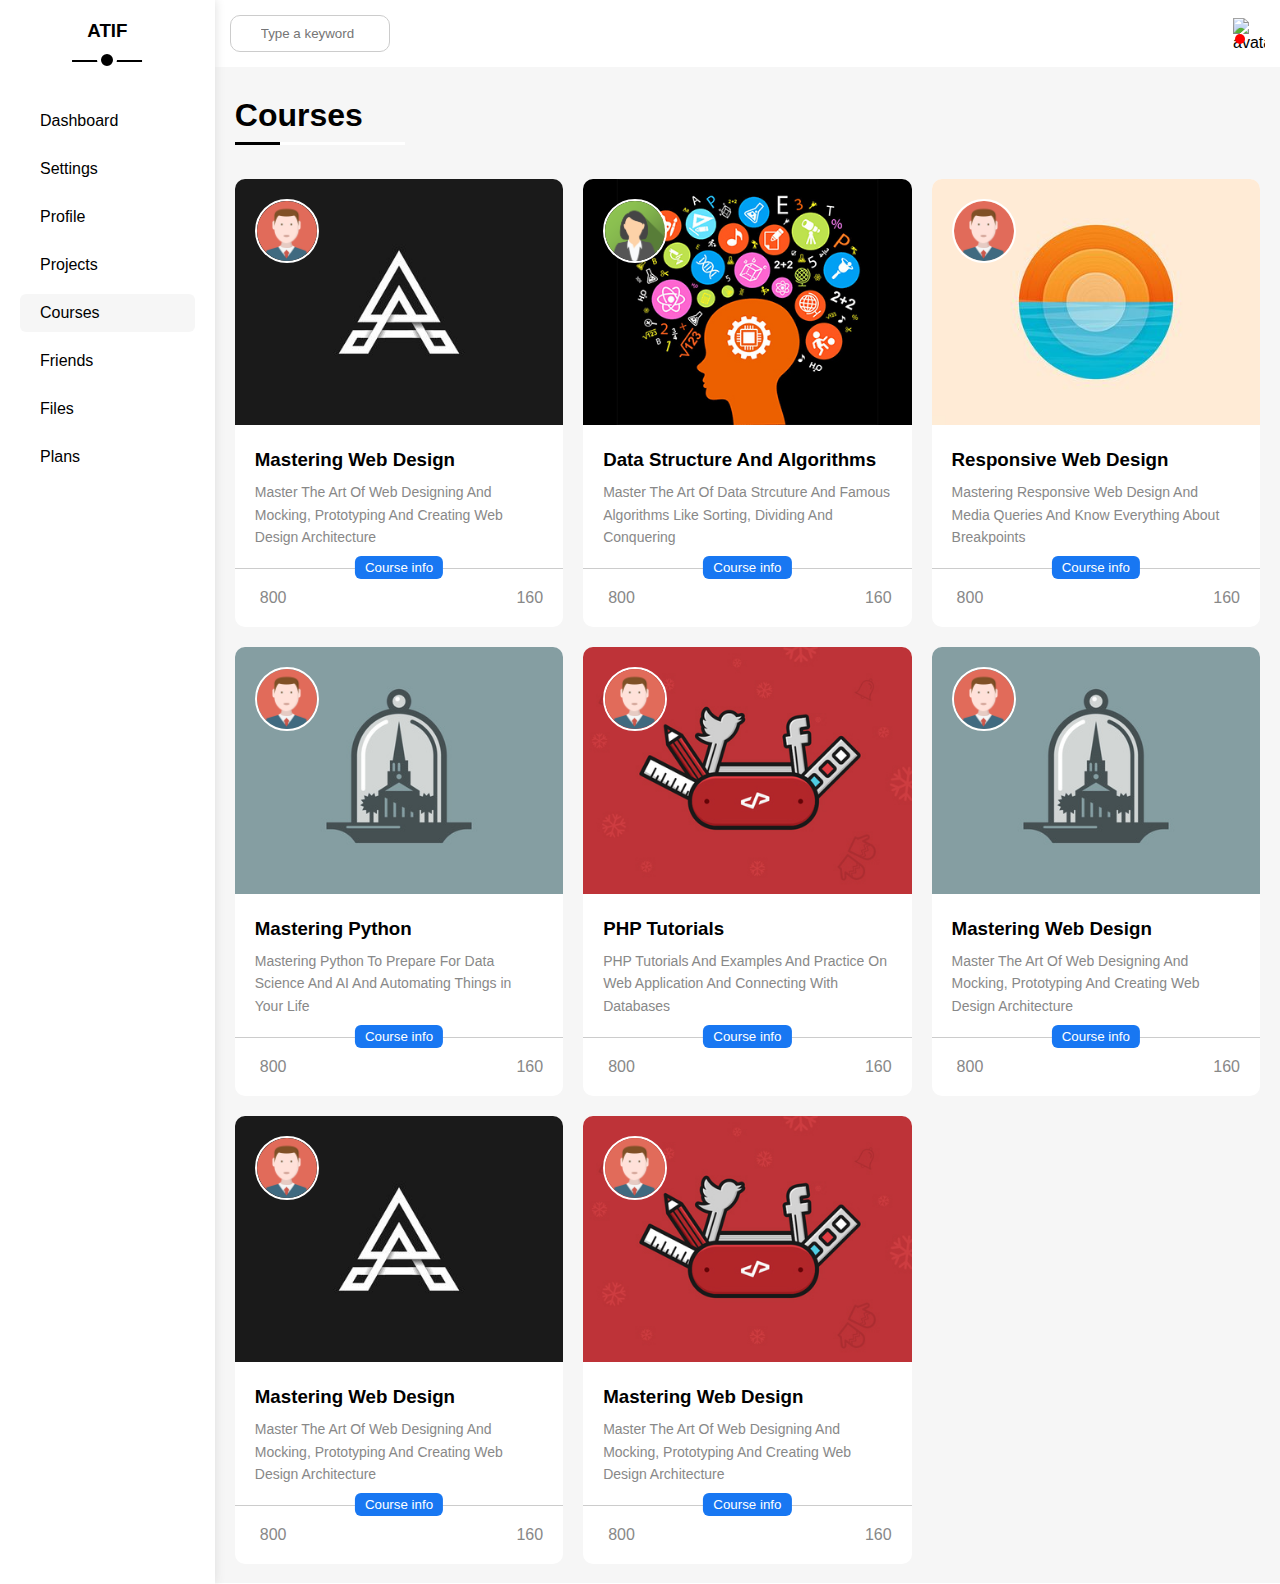
==== courses.html @ 2cfbd29f "update" ====
<!DOCTYPE html>
<html lang="en">

<head>
    <meta charset="UTF-8">
    <meta http-equiv="X-UA-Compatible" content="IE=edge">
    <meta name="viewport" content="width=device-width, initial-scale=1.0">
    <meta name="description" content="This is Training website for me">
    <link rel="stylesheet" href="https://cdnjs.cloudflare.com/ajax/libs/font-awesome/6.4.2/css/all.min.css" integrity="sha512-z3gLpd7yknf1YoNbCzqRKc4qyor8gaKU1qmn+CShxbuBusANI9QpRohGBreCFkKxLhei6S9CQXFEbbKuqLg0DA==" crossorigin="anonymous" referrerpolicy="no-referrer"
    />
    <link rel="stylesheet" href="css/index.css">
    <title>Courses</title>
</head>

<body>
    <div class="container">
        <!--start sidebar-->
        <div class="sidebar">
            <h3>ATIF</h3>

            <div class="tabs">
                <a class="tab " href="index.html">
                    <i class="fa-regular fa-chart-bar fa-fw"></i>
                    <p>Dashboard</p>
                </a>
                <a class="tab " href="index.html">
                    <i class="fa-solid fa-gear"></i>
                    <p>Settings</p>
                </a>
                <a class="tab " href="index.html">
                    <i class="fa-regular fa-user"></i>
                    <p>Profile</p>
                </a>
                <a class="tab " href="index.html">
                    <i class="fa-solid fa-diagram-project fa-fw"></i>
                    <p>Projects</p>
                </a>
                <a class="tab active" href="courses.html">
                    <i class="fa-solid fa-graduation-cap fa-fw"></i>
                    <p>Courses</p>
                </a>
                <a class="tab " href="index.html">
                    <i class="fa-regular fa-circle-user fa-fw"></i>
                    <p>Friends</p>
                </a>
                <a class="tab " href="index.html">
                    <i class="fa-regular fa-file fa-fw"></i>
                    <p>Files</p>
                </a>

                <a class="tab " href="plans.html">
                    <i class="fa-regular fa-credit-card fa-fw"></i>
                    <p>Plans</p>
                </a>
            </div>


        </div>

        <!--end sidebar-->

        <!--start content-->
        <div class="content">
            <!--start header-->
            <div class="header">
                <div class="search">
                    <i class="fa-solid fa-magnifying-glass"></i>
                    <input type="search" name="" id="" placeholder="Type a keyword" onfocus="this.placeholder = ''" onblur="this.placeholder = 'Type a keyword'" />
                </div>
                <div class="features">
                    <div class="bill">
                        <i class="fa-regular fa-bell fa-lg"></i>
                    </div>
                    <img src="https://elzerowebschool.github.io/HTML_And_CSS_Template_Four/imgs/avatar.png" alt="avatar image">


                </div>
            </div>
            <!--end header-->

            <!--start body-->
            <div class="body">
                <div class="head">
                    <h1>Courses</h1>
                </div>

                <div class="page-courses">

                    <div class="course d-flex flex-column section" style="padding: 0;">
                        <div class="course-header">
                            <img src="images/course-01.jpg" style="width: 100%;">
                            <img src="images/avatar.png" alt="">
                        </div>
                        <div class="course-content">
                            <h3>Mastering Web Design</h3>
                            <p>Master The Art Of Web Designing And Mocking, Prototyping And Creating Web Design Architecture</p>
                            <button class="btn-shape">Course info</button></div>
                        <div class="course-footer d-flex justify-content-between">
                            <div class="d-flex gap-5">
                                <i class="fa-regular fa-user"></i>
                                <p>800</p>
                            </div>
                            <div class="d-flex gap-5">
                                <i class="fa-solid fa-dollar-sign"></i>
                                <p>160</p>
                            </div>
                        </div>
                    </div>
                    <div class="course d-flex flex-column section" style="padding: 0;">
                        <div class="course-header">
                            <img src="images/course-02.jpg" style="width: 100%;">
                            <img src="images/team-02.png" alt="">
                        </div>
                        <div class="course-content">
                            <h3>Data Structure And Algorithms</h3>
                            <p>Master The Art Of Data Strcuture And Famous Algorithms Like Sorting, Dividing And Conquering</p>
                            <button class="btn-shape">Course info</button></div>
                        <div class="course-footer d-flex justify-content-between">
                            <div class="d-flex gap-5">
                                <i class="fa-regular fa-user"></i>
                                <p>800</p>
                            </div>
                            <div class="d-flex gap-5">
                                <i class="fa-solid fa-dollar-sign"></i>
                                <p>160</p>
                            </div>
                        </div>
                    </div>
                    <div class="course d-flex flex-column section" style="padding: 0;">
                        <div class="course-header">
                            <img src="images/course-03.jpg" style="width: 100%;">
                            <img src="images/avatar.png" alt="">
                        </div>
                        <div class="course-content">
                            <h3>Responsive Web Design</h3>
                            <p>Mastering Responsive Web Design And Media Queries And Know Everything About Breakpoints</p>
                            <button class="btn-shape">Course info</button></div>
                        <div class="course-footer d-flex justify-content-between">
                            <div class="d-flex gap-5">
                                <i class="fa-regular fa-user"></i>
                                <p>800</p>
                            </div>
                            <div class="d-flex gap-5">
                                <i class="fa-solid fa-dollar-sign"></i>
                                <p>160</p>
                            </div>
                        </div>
                    </div>
                    <div class="course d-flex flex-column section" style="padding: 0;">
                        <div class="course-header">
                            <img src="images/course-04.jpg" style="width: 100%;">
                            <img src="images/avatar.png" alt="">
                        </div>
                        <div class="course-content">
                            <h3>Mastering Python </h3>
                            <p>Mastering Python To Prepare For Data Science And AI And Automating Things in Your Life</p>
                            <button class="btn-shape">Course info</button></div>
                        <div class="course-footer d-flex justify-content-between">
                            <div class="d-flex gap-5">
                                <i class="fa-regular fa-user"></i>
                                <p>800</p>
                            </div>
                            <div class="d-flex gap-5">
                                <i class="fa-solid fa-dollar-sign"></i>
                                <p>160</p>
                            </div>
                        </div>
                    </div>
                    <div class="course d-flex flex-column section" style="padding: 0;">
                        <div class="course-header">
                            <img src="images/course-05.jpg" style="width: 100%;">
                            <img src="images/avatar.png" alt="">
                        </div>
                        <div class="course-content">
                            <h3>PHP Tutorials</h3>
                            <p>PHP Tutorials And Examples And Practice On Web Application And Connecting With Databases</p>
                            <button class="btn-shape">Course info</button></div>
                        <div class="course-footer d-flex justify-content-between">
                            <div class="d-flex gap-5">
                                <i class="fa-regular fa-user"></i>
                                <p>800</p>
                            </div>
                            <div class="d-flex gap-5">
                                <i class="fa-solid fa-dollar-sign"></i>
                                <p>160</p>
                            </div>
                        </div>
                    </div>
                    <div class="course d-flex flex-column section" style="padding: 0;">
                        <div class="course-header">
                            <img src="images/course-04.jpg" style="width: 100%;">
                            <img src="images/avatar.png" alt="">
                        </div>
                        <div class="course-content">
                            <h3>Mastering Web Design</h3>
                            <p>Master The Art Of Web Designing And Mocking, Prototyping And Creating Web Design Architecture</p>
                            <button class="btn-shape">Course info</button></div>
                        <div class="course-footer d-flex justify-content-between">
                            <div class="d-flex gap-5">
                                <i class="fa-regular fa-user"></i>
                                <p>800</p>
                            </div>
                            <div class="d-flex gap-5">
                                <i class="fa-solid fa-dollar-sign"></i>
                                <p>160</p>
                            </div>
                        </div>
                    </div>

                    <div class="course d-flex flex-column section" style="padding: 0;">
                        <div class="course-header">
                            <img src="images/course-01.jpg" style="width: 100%;">
                            <img src="images/avatar.png" alt="">
                        </div>
                        <div class="course-content">
                            <h3>Mastering Web Design</h3>
                            <p>Master The Art Of Web Designing And Mocking, Prototyping And Creating Web Design Architecture</p>
                            <button class="btn-shape">Course info</button></div>
                        <div class="course-footer d-flex justify-content-between">
                            <div class="d-flex gap-5">
                                <i class="fa-regular fa-user"></i>
                                <p>800</p>
                            </div>
                            <div class="d-flex gap-5">
                                <i class="fa-solid fa-dollar-sign"></i>
                                <p>160</p>
                            </div>
                        </div>
                    </div>
                    <div class="course d-flex flex-column section" style="padding: 0;">
                        <div class="course-header">
                            <img src="images/course-05.jpg" style="width: 100%;">
                            <img src="images/avatar.png" alt="">
                        </div>
                        <div class="course-content">
                            <h3>Mastering Web Design</h3>
                            <p>Master The Art Of Web Designing And Mocking, Prototyping And Creating Web Design Architecture</p>
                            <button class="btn-shape">Course info</button></div>
                        <div class="course-footer d-flex justify-content-between">
                            <div class="d-flex gap-5">
                                <i class="fa-regular fa-user"></i>
                                <p>800</p>
                            </div>
                            <div class="d-flex gap-5">
                                <i class="fa-solid fa-dollar-sign"></i>
                                <p>160</p>
                            </div>
                        </div>
                    </div>
                </div>


            </div>
        </div>

        <!--end content-->
    </div>
    </div>
    <script src="https://cdnjs.cloudflare.com/ajax/libs/font-awesome/6.4.2/js/all.min.js" integrity="sha512-uKQ39gEGiyUJl4AI6L+ekBdGKpGw4xJ55+xyJG7YFlJokPNYegn9KwQ3P8A7aFQAUtUsAQHep+d/lrGqrbPIDQ==" crossorigin="anonymous" referrerpolicy="no-referrer"></script>
</body>

</html>
---- css/index.css ----
/*global settings*/

* {
    margin: 0;
    padding: 0;
    box-sizing: border-box;
}

body {
    font-family: "Open Sans", sans-serif;
    overflow-x: hidden;
}

 ::-webkit-scrollbar {
    background: white;
    width: 15px;
}


/* Style the scrollbar handle */

 ::-webkit-scrollbar-thumb {
    background: blue;
}

.d-flex {
    display: flex;
}

.flex-column {
    flex-direction: column;
}

.justify-content-between {
    justify-content: space-between;
}

.align-items-center {
    align-items: center;
}

.pad {
    padding: 30px 80px;
}

.mb-20 {
    margin-bottom: 20px;
}

.section {
    border-radius: 10px;
    background-color: white;
    padding: 20px;
}

.gap-5 {
    gap: 5px;
}

@keyframes changeColor {
    from {
        background-color: blue;
    }
    to {
        background-color: white;
    }
}


/*end global settings
            */


/*start Dashboard*/

.container {
    display: flex;
    min-height: 100vh;
}

.sidebar {
    width: 250px;
    box-shadow: 0 0 10px #ddd;
    background-color: white;
    color: black;
    padding: 20px;
    text-align: center;
    position: relative;
    transition: all 0.3s ease;
}

.sidebar h3 {
    position: relative;
}

.sidebar h3::before {
    content: '';
    position: absolute;
    left: 50%;
    transform: translateX(-50%);
    top: 40px;
    height: 2px;
    width: 40%;
    background-color: black;
}

.sidebar h3::after {
    position: absolute;
    content: '';
    height: 12px;
    width: 12px;
    border-radius: 50%;
    background-color: black;
    border: 4px solid white;
    left: 50%;
    top: 30px;
    transform: translateX(-50%);
}

.sidebar .tabs {
    position: relative;
    margin-top: 60px;
    display: flex;
    flex-direction: column;
    align-items: center;
}

.sidebar .tabs .tab {
    width: 100%;
    display: flex;
    justify-content: flex-start;
    gap: 10px;
    padding-left: 20px;
    border-radius: 6px;
    padding: 10px;
    margin-bottom: 10px;
    text-decoration: none;
    color: black;
}

.sidebar .tabs .tab.active {
    background-color: #f6f6f6;
}

.sidebar .tabs .tab a {
    text-decoration: none;
    color: black;
    font-size: 14px;
}


/*end Dashboard*/


/*start header*/

.content {
    width: 100%;
    overflow: hidden;
}

.header {
    padding: 15px;
    background-color: white;
    display: flex;
    justify-content: space-between;
}

.content .search {
    position: relative;
}

.header .search input {
    border-radius: 10px;
    outline: 0px;
    padding: 10px;
    padding-left: 30px;
    border: 1px solid #ccc;
    width: 160px;
    transition: width 0.3s ease;
}

.content .search svg {
    position: absolute;
    left: 10px;
    top: 50%;
    transform: translateY(-50%);
}

.content .search input:focus {
    width: 200px;
}

.content .search input:focus input::placeholder {
    color: transparent;
}

.content .features {
    display: flex;
    justify-content: space-between;
    align-items: center;
}

.content .bill {
    position: relative;
    margin-right: 15px;
}

.content .bill:before {
    position: absolute;
    content: '';
    width: 10px;
    height: 10px;
    background-color: red;
    border-radius: 50%;
    left: 17px;
    top: 0px;
}

.content .features img {
    width: 32px;
    height: 32px;
}

.content .body {
    background-color: #f6f6f6;
    height: calc(100% - 68px);
    padding: 20px
}

.content .body .head h1 {
    margin-top: 10px;
    position: relative
}

.content .body .head h1::after {
    position: absolute;
    content: '';
    background-color: black;
    height: 3px;
    left: 0;
    top: 45px;
    width: 45px;
}

.content .body .head h1::before {
    position: absolute;
    content: '';
    background-color: white;
    height: 3px;
    left: 0;
    top: 45px;
    width: 170px;
}

.content .body .page {
    margin-top: 45px;
    display: grid;
    grid-template-columns: repeat(auto-fill, minmax(450px, 1fr));
    gap: 20px;
}


/*end header*/


/*start infocard*/

.info-card .head-part .info {
    width: 100%;
}

.info-card .head-part .info img {
    margin-left: 50%;
    transform: translateX(-50%);
}

.info-card {
    background-color: white;
    border-radius: 10px;
}

.info-card .head-part {
    display: flex;
    justify-content: space-between;
    background-color: #eee;
    padding: 20px;
    border-top-left-radius: 10px;
    border-top-right-radius: 10px;
}

.info-card .head-part img {
    width: 200px;
}

.info-card .head-part .info {
    display: flex;
    flex-direction: column;
    gap: 20px;
}

.info-card .head-part .info img {
    width: 64px;
    height: 64px;
    border-radius: 50%;
    padding: 4px;
    border: 2px solid white;
    margin-bottom: -50px;
    box-shadow: 0 0 5px #ddd;
    margin-left: 35px;
}

.foot .content {
    margin-top: 50px;
}

.foot .showprofile {
    justify-content: end;
    padding: 12px;
}

.foot .showprofile button {
    background-color: #0075ff;
    color: white;
    padding: 7px 20px;
    border: none;
    border-radius: 5px;
}

.foot .content .flex-column {
    gap: 10px;
}

.foot .align-items-center p:nth-child(2) {
    color: #888;
}


/*end infocard*/


/*start draft-card*/

.draft-card form {
    width: 100%;
    display: flex;
    flex-direction: column;
    gap: 20px;
    margin-top: 20px;
}

.draft-card form input,
.draft-card form textarea {
    border: none;
    background-color: #eee;
    padding: 10px;
    border-radius: 5px
}

.draft-card form textarea {
    resize: none;
    height: 180px;
}

.draft-card form button {
    background-color: #0075ff;
    color: white;
    padding: 7px 20px;
    border: none;
    border-radius: 5px;
    float: right
}

.draft-card .btn-container {
    display: flex;
    justify-content: end;
}


/*end draft-card*/


/*start tickets*/

.tickets .heading p,
.targets .heading p {
    margin-top: 20px;
    font-size: 15px;
    margin-left: 2px;
    color: #888
}

.tickets .cards {
    display: flex;
    flex-wrap: wrap;
    gap: 20px;
    margin-top: 30px;
}

.tickets .cards .card {
    border: 1px solid #ccc;
    display: flex;
    flex-direction: column;
    border-radius: 10px;
    padding: 20px;
    width: calc(50% - 10px);
    gap: 10px
}

.tickets .cards .card p:first-of-type {
    font-weight: bold;
    font-size: 25px;
}

.tickets .cards .card p:last-of-type {
    color: #888;
}

.tickets .cards .card p {
    text-align: center;
}

.c-orange {
    color: #f59e0b;
}

.c-blue {
    color: #0075ff;
}

.c-green {
    color: #22c55e
}

.c-red {
    color: #f44336
}

.blue-container {
    min-width: 80px;
    height: 80px;
    background-color: rgb(0 117 255 / 20%);
    display: flex;
    align-items: center;
    justify-content: center;
}

.orange-container {
    background-color: rgb(245 158 11 / 20%);
    display: flex;
    align-items: center;
    justify-content: center;
    min-width: 80px;
    height: 80px;
}

.green-container {
    display: flex;
    align-items: center;
    justify-content: center;
    min-width: 80px;
    height: 80px;
    background-color: rgb(34 197 94 / 20%);
}

.data p:first-of-type {
    color: #888;
}

.data p:last-of-type {
    font-weight: bold;
}

.data-container {
    gap: 10px;
}

.data {
    gap: 10px;
    width: 100%;
}

.data .track-blue .progress-blue {
    width: 100%;
    height: 4px;
    background-color: rgb(0 117 255 / 20%);
    position: relative;
}

.data .track-blue .progress-blue::after {
    position: absolute;
    background-color: blue;
    content: '';
    left: 0;
    top: 0;
    height: 4px;
    width: 80%;
}

.data .track-orange .progress-orange {
    width: 100%;
    height: 4px;
    background-color: rgb(245 158 11 / 20%);
    position: relative;
}

.data .track-orange .progress-orange::after {
    position: absolute;
    background-color: orange;
    content: '';
    left: 0;
    top: 0;
    height: 4px;
    width: 55%;
}

.data .track-green .progress-green {
    width: 100%;
    height: 4px;
    background-color: rgb(34 197 94 / 20%);
    position: relative;
}

.data .track-green .progress-green::after {
    position: absolute;
    background-color: green;
    content: '';
    left: 0;
    top: 0;
    height: 4px;
    width: 75%;
}

.data .track-blue span:first-of-type {
    position: absolute;
    background-color: blue;
    color: white;
    padding: 2px 5px;
    left: calc(80% - 22px);
    border-radius: 10px;
    top: -33px;
}

.data .track-blue .progress-blue span:last-of-type {
    position: absolute;
    border: 4px solid transparent;
    border-top-color: blue;
    left: calc(80% - 4px);
    top: -8px;
}

.data .track-orange span:first-of-type {
    position: absolute;
    background-color: orange;
    color: white;
    padding: 2px 5px;
    left: calc(55% - 22px);
    border-radius: 10px;
    top: -33px;
}

.data .track-orange .progress-orange span:last-of-type {
    position: absolute;
    border: 4px solid transparent;
    border-top-color: orange;
    left: calc(55% - 4px);
    top: -8px;
}

.data .track-green span:first-of-type {
    position: absolute;
    background-color: green;
    color: white;
    padding: 2px 5px;
    left: calc(75% - 22px);
    border-radius: 10px;
    top: -33px;
}

.data .track-green .progress-green span:last-of-type {
    position: absolute;
    border: 4px solid transparent;
    border-top-color: green;
    left: calc(75% - 4px);
    top: -8px;
}


/*end tickets*/


/*start top Search*/

.top-search .thead {
    display: flex;
    justify-content: space-between;
    margin-top: 30px;
}

.top-search .thead p {
    color: #888;
}

.top-search .element {
    display: flex;
    justify-content: space-between;
    padding: 20px 10px;
    align-items: center;
}

.top-search .element p:last-of-type {
    background-color: #eee;
    padding: 4px 10px;
    border-radius: 6px;
    font-size: 13px;
}


/*end top Search*/


/*start latest-updates*/

.latest-updates .file {
    display: flex;
    justify-content: space-between;
    align-items: center;
    border-bottom: 1px solid red;
    border-bottom: 1px solid #ccc;
    padding-bottom: 15px;
}

.latest-updates .file:last-of-type {
    border-bottom: none;
}

.latest-updates .file:first-of-type {
    margin-top: 20px;
}

.latest-updates .file span {
    background: #eee;
    padding: 4px 10px;
    border-radius: 6px;
    font-size: 13px;
}

.latest-updates .file img {
    width: 40px;
    height: 40px
}

.latest-updates .fileinfo {
    align-items: center;
    gap: 10px;
}

.latest-updates .name p:first-of-type {
    font-size: 15px;
}

.latest-updates .name p:last-of-type {
    color: #888;
}

.latest-updates .file {
    margin-top: 18px;
}


/*end latest-updates*/


/*start latest-news*/

.latest-news .contents {
    margin-top: 20px
}

.latest-news .content:not(:first-of-type) {
    margin-top: 20px;
}

.latest-news .content div {
    gap: 10px
}

.latest-news .content div img {
    width: 100px;
    border-radius: 6px;
}

.latest-news .content div .title p:first-of-type {
    font-size: 16px;
    font-weight: bold;
}

.latest-news .content div .title p:last-of-type {
    margin-top: 6px;
    color: #888;
    font-size: 14px;
}

.latest-news .content {
    display: flex;
    justify-content: space-between;
    align-items: center;
}

.latest-news .content {
    padding-bottom: 20px;
    border-bottom: 1px solid #ccc;
}

.latest-news .content:last-of-type {
    border-bottom: none;
}

.latest-news .content span {
    background-color: #eee;
    font-size: 13px;
    padding: 4px 10px;
    border-radius: 6px;
    white-space: nowrap;
}


/*end latest-news*/


/*start latest-tasks*/

.latest-tasks .content:first-of-type {
    padding-top: 0;
}

.latest-tasks .contents {
    margin-top: 20px;
}

.latest-tasks .content {
    display: flex;
    justify-content: space-between;
    align-items: center;
    padding-bottom: 18px;
    border-bottom: 1px solid #ccc;
    padding-top: 15px;
    gap: 10px
}

.latest-tasks .content:last-of-type {
    border-bottom: none;
}

.latest-tasks .content p {
    margin-top: 5px;
    color: #888;
}

.latest-tasks .meeting h3,
.latest-tasks .meeting p,
.latest-tasks .meeting svg {
    text-decoration: line-through;
    color: #888;
}


/*end latest-tasks*/


/*start latest-project-process*/

.latest-project-process {
    border-radius: 10px;
    padding: 20px;
    background-color: white;
    position: relative;
}

.latest-project-process .contents {
    margin-top: 20px;
    display: flex;
    flex-direction: column;
    gap: 30px;
    position: relative;
}

.latest-project-process .contents::before {
    content: '';
    position: absolute;
    width: 2px;
    height: 98%;
    background-color: blue;
    left: 12px;
    top: 2px;
}

.latest-project-process .contents .content {
    display: flex;
    align-items: center;
    gap: 15px;
    padding: 3px;
}

.latest-project-process .contents .content .circle {
    min-width: 20px;
    height: 20px;
    border-radius: 50%;
    border: 2px solid white;
    background-color: blue;
    outline: 2px solid blue;
    z-index: 1;
}

.latest-project-process .contents .content .circle.empty {
    background-color: white;
}

.latest-project-process .contents .content .circle.animated {
    animation: changeColor 0.8s infinite alternate;
}

.latest-project-process .contents .content p {
    margin: 0;
}

.latest-project-process img {
    position: absolute;
    opacity: 0.1;
    right: 10px;
    bottom: 5px;
    width: 160px;
}


/*end latest-project-process*/


/*start reminders*/

.reminders .contents {
    margin-top: 20px;
}

.reminders .contents .content {
    justify-content: flex-start;
    align-items: center;
    gap: 10px
}

.reminders .contents .content.content:not(:first-of-type) {
    margin-top: 15px;
}

.reminders .contents .content .circle {
    min-width: 20px;
    height: 20px;
    border-radius: 50%;
}

.reminders .contents .content .info h4 {
    font-size: 14px;
}

.reminders .contents .content .info p {
    font-size: 13px;
}

.reminders .contents .content:first-of-type .info {
    padding-left: 10px;
    border-left: 2px solid red;
}

.reminders .contents .content:first-of-type .circle {
    background-color: red;
}

.reminders .contents .content .info p {
    margin-top: 5px;
    color: #888
}

.reminders .contents .content:nth-of-type(2) .circle {
    background-color: orange;
}

.reminders .contents .content.content:nth-of-type(2) .info {
    padding-left: 10px;
    border-left: 2px solid orange;
}

.reminders .contents .content:nth-of-type(3) .circle {
    background-color: green;
}

.reminders .contents .content.content:nth-of-type(3) .info {
    padding-left: 10px;
    border-left: 2px solid green;
}

.reminders .contents .content:nth-of-type(4) .circle {
    background-color: blue;
}

.reminders .contents .content.content:nth-of-type(4) .info {
    padding-left: 10px;
    border-left: 2px solid blue;
}


/*end reminders*/


/*start latest-post*/

.latest-post img {
    width: 48px;
    height: 48px;
}

.latest-post .content {
    margin-top: 20px;
}

.latest-post .content div {
    align-items: center;
    gap: 10px
}

.latest-post .content div.flex-column {
    gap: 5px
}

.latest-post .content .post {
    padding: 20px 0px;
    border-top: 1px solid #ccc;
    border-bottom: 1px solid #ccc;
}

.latest-post .content .post p {
    color: black;
    line-height: 1.8;
}

.latest-post .content div p {
    color: #888
}

.latest-post .post-stats {
    padding-top: 20px;
    justify-content: space-between;
    color: #888;
}


/*end latest-post*/


/*start social-media*/

.social-media .content {
    margin-top: 20px;
    gap: 10px
}

.social-media .content .twitter {
    background-color: rgb(29 161 242 / 20%);
    color: #1da1f2;
}

.twitter .icon {
    background-color: #1da1f2;
    min-width: 60px;
    height: 60px;
    display: grid;
    place-items: center;
    color: white;
}

.social-media .content .twitter .info,
.social-media .content .linkedin .info,
.social-media .content .youtube .info,
.social-media .content .facebook .info {
    justify-content: space-between;
    width: 100%;
    padding: 0px 20px;
}

.social-media .content .twitter .info p:last-of-type {
    padding: 4px 10px;
    background-color: #1da1f2;
    border-radius: 6px;
    color: white;
    font-size: 14px;
}

.social-media .content .facebook {
    background-color: rgb(24 119 242 / 20%);
    color: #1da1f2;
}

.facebook .icon {
    background-color: #1877f2;
    min-width: 60px;
    height: 60px;
    display: grid;
    place-items: center;
    color: white;
}

.social-media .content .facebook .info p:last-of-type {
    padding: 4px 10px;
    background-color: #1da1f2;
    border-radius: 6px;
    color: white;
    font-size: 14px;
}

.social-media .content .youtube {
    background-color: rgb(255 0 0 / 20%);
    color: #ff0000;
}

.youtube .icon {
    background-color: #ff0000;
    min-width: 60px;
    height: 60px;
    display: grid;
    place-items: center;
    color: white;
}

.social-media .content .youtube .info p:last-of-type {
    padding: 4px 10px;
    background-color: #ff0000;
    border-radius: 6px;
    color: white;
    font-size: 14px;
}

.social-media .content .linkedin {
    background-color: rgb(0 119 181 / 20%);
    color: #0077b5;
}

.linkedin .icon {
    background-color: #0077b5;
    min-width: 60px;
    height: 60px;
    display: grid;
    place-items: center;
    color: white;
}

.social-media .content .linkedin .info p:last-of-type {
    padding: 4px 10px;
    background-color: #0077b5;
    border-radius: 6px;
    color: white;
    font-size: 14px;
}


/*start projects table*/

.projects {
    margin-top: 20px;
}

.projects .table-responsive {
    margin-top: 20px;
}

.projects .table-responsive {
    overflow-x: auto;
}

.projects .table-responsive table {
    min-width: 1000px;
    border-spacing: 0;
    width: 100%;
}

.projects .table-responsive table tr td {
    transition: all 0.3s;
}

.projects .table-responsive table tr:hover td {
    background-color: #faf7f7;
}

.projects .table-responsive table thead tr:hover td {
    background-color: #eee
}

.bg-orange {
    background-color: orange;
}

.bg-blue {
    background-color: blue;
}

.bg-green {
    background-color: green;
}

.bg-red {
    background-color: red;
}

.projects .table-responsive table thead {
    background-color: #eee;
    font-weight: bold;
}

.projects .table-responsive table,
.projects .table-responsive table tr,
.projects .table-responsive table td {
    border: 1px solid #ccc;
    border-collapse: collapse;
}

.projects .table-responsive table tr td img {
    width: 32px;
    height: 32px;
    border-radius: 50%;
    padding: 2px;
    background-color: white;
}

.projects .table-responsive table td {
    padding: 20px;
}

.projects .table-responsive table td .btn-shape {
    padding: 4px 10px;
    color: white;
    border-radius: 6px;
    font-size: 14px;
}

.projects .table-responsive table td img:not(:first-of-type) {
    margin-left: -20px;
}


/*end projects table*/


/*start Plans*/

.first-plan .title {
    background-color: #22c55e;
    padding: 20px;
    gap: 20px;
    align-items: center;
    color: white;
    text-align: center;
    font-weight: bold;
    border: 3px solid white;
    outline: 3px solid #22c55e;
}

.first-plan .title p:first-of-type,
.second-plan .title p:first-of-type,
.third-plan .title p:first-of-type {
    font-size: 25px;
}

.first-plan .title p:last-of-type,
.second-plan .title p:last-of-type,
.third-plan .title p:last-of-type {
    font-size: 40px;
    position: relative;
}

.first-plan .title p:last-of-type::before,
.second-plan .title p:last-of-type::before,
.third-plan .title p:last-of-type::before {
    position: absolute;
    content: '$';
    font-size: 25px;
    left: -20px;
    top: -6px;
}

.first-plan .plan-content,
.second-plan .plan-content,
.third-plan .plan-content {
    margin-top: 20px;
}

.item {
    padding: 15px 0px;
    border-bottom: 1px solid #ccc;
    align-items: center;
}

.item div {
    align-items: center;
}

.item div p {
    font-size: 15px;
}

.join {
    border: none;
    color: white;
    padding: 4px 10px;
    border-radius: 6px;
    font-size: 17px;
    margin-top: 15px;
}

.help {
    color: #888;
    cursor: pointer;
}

.yes {
    color: #22c55e;
}

.green {
    background-color: #22c55e;
}

.blue {
    background-color: #0075ff;
}

.orange {
    background-color: #f59e0b;
}

.no {
    color: red;
}

.second-plan .title {
    background-color: #0075ff;
    padding: 20px;
    gap: 20px;
    align-items: center;
    color: white;
    text-align: center;
    font-weight: bold;
    border: 3px solid white;
    outline: 3px solid #0075ff;
}

.third-plan .title {
    background-color: #f59e0b;
    padding: 20px;
    gap: 20px;
    align-items: center;
    color: white;
    text-align: center;
    font-weight: bold;
    border: 3px solid white;
    outline: 3px solid #f59e0b;
}


/*end plans*/


/*start courses*/

.page-courses {
    display: grid;
    grid-template-columns: repeat(auto-fill, minmax(300px, 1fr));
    gap: 20px;
    margin-top: 45px;
}

.page-courses .course .course-content {
    padding: 20px;
    border-bottom: 1px solid #ccc;
    position: relative;
}

.page-courses .course img {
    border-top-left-radius: 10px;
    border-top-right-radius: 10px;
}

.page-courses .course .course-content p {
    margin-top: 10px;
    color: #888;
    font-size: 14px;
    line-height: 1.6;
}

.page-courses .course .course-content button {
    position: absolute;
    padding: 4px 10px;
    color: white;
    background-color: #1877f2;
    border: none;
    border-radius: 6px;
    left: 50%;
    top: calc(100% - 12px);
    transform: translateX(-50%);
}

.course .course-header {
    position: relative;
}

.course .course-header img:last-of-type {
    position: absolute;
    width: 64px;
    height: 64px;
    border-radius: 50%;
    top: 20px;
    left: 20px;
    border: 2px solid white;
}

.page-courses .course .course-footer {
    padding: 20px;
    color: #888;
}


/*end courses*/


/*start media query*/

@media screen and (max-width: 767px) {
    .sidebar {
        width: 58px;
        padding: 10px;
    }
    .sidebar a p {
        display: none
    }
    .sidebar h3::before {
        display: none;
    }
    .sidebar h3::after {
        display: none;
    }
    .sidebar .tabs {
        margin-top: 30px;
    }
    .content .body .page {
        display: flex;
        flex-direction: column;
    }
    .info-card .head-part img.mobile-hide {
        display: none;
    }
    .pad {
        padding: 30px 19px;
        flex-direction: column;
    }
    .foot .content .align-items-center {
        gap: 5px;
        margin-bottom: 20px;
    }
    .foot .showprofile {
        padding-top: 15px;
        padding-bottom: 15px;
    }
    .info-card .head-part .info img {
        margin-left: 50%;
        transform: translateX(-50%);
    }
    .tickets .cards .card {
        width: 100%;
    }
    .latest-news .content {
        flex-direction: column;
        align-items: center;
    }
    .latest-news .content span {
        margin-top: 15px;
    }
    .latest-news .content div {
        flex-direction: column;
        justify-content: center;
        text-align: center;
    }
    .heading h1 {
        font-size: 25px;
    }
    .latest-project-process img {
        display: none;
    }
    .latest-post .content .post p {
        text-align: center;
    }
    .social-media .content .twitter .info,
    .social-media .content .linkedin .info,
    .social-media .content .youtube .info,
    .social-media .content .facebook .info {
        padding: 0px 11px;
    }
    .content .body {
        padding: 20px 10px;
    }
    .content .body .head {
        margin-left: 10px;
    }
    .page-courses {
        display: grid;
        grid-template-columns: minmax(200px, 1fr);
        gap: 10px;
    }
}

@media screen and (max-width:860px) {
    .course img:first-of-type {
        height: 300px;
    }
}


/*end media query*/
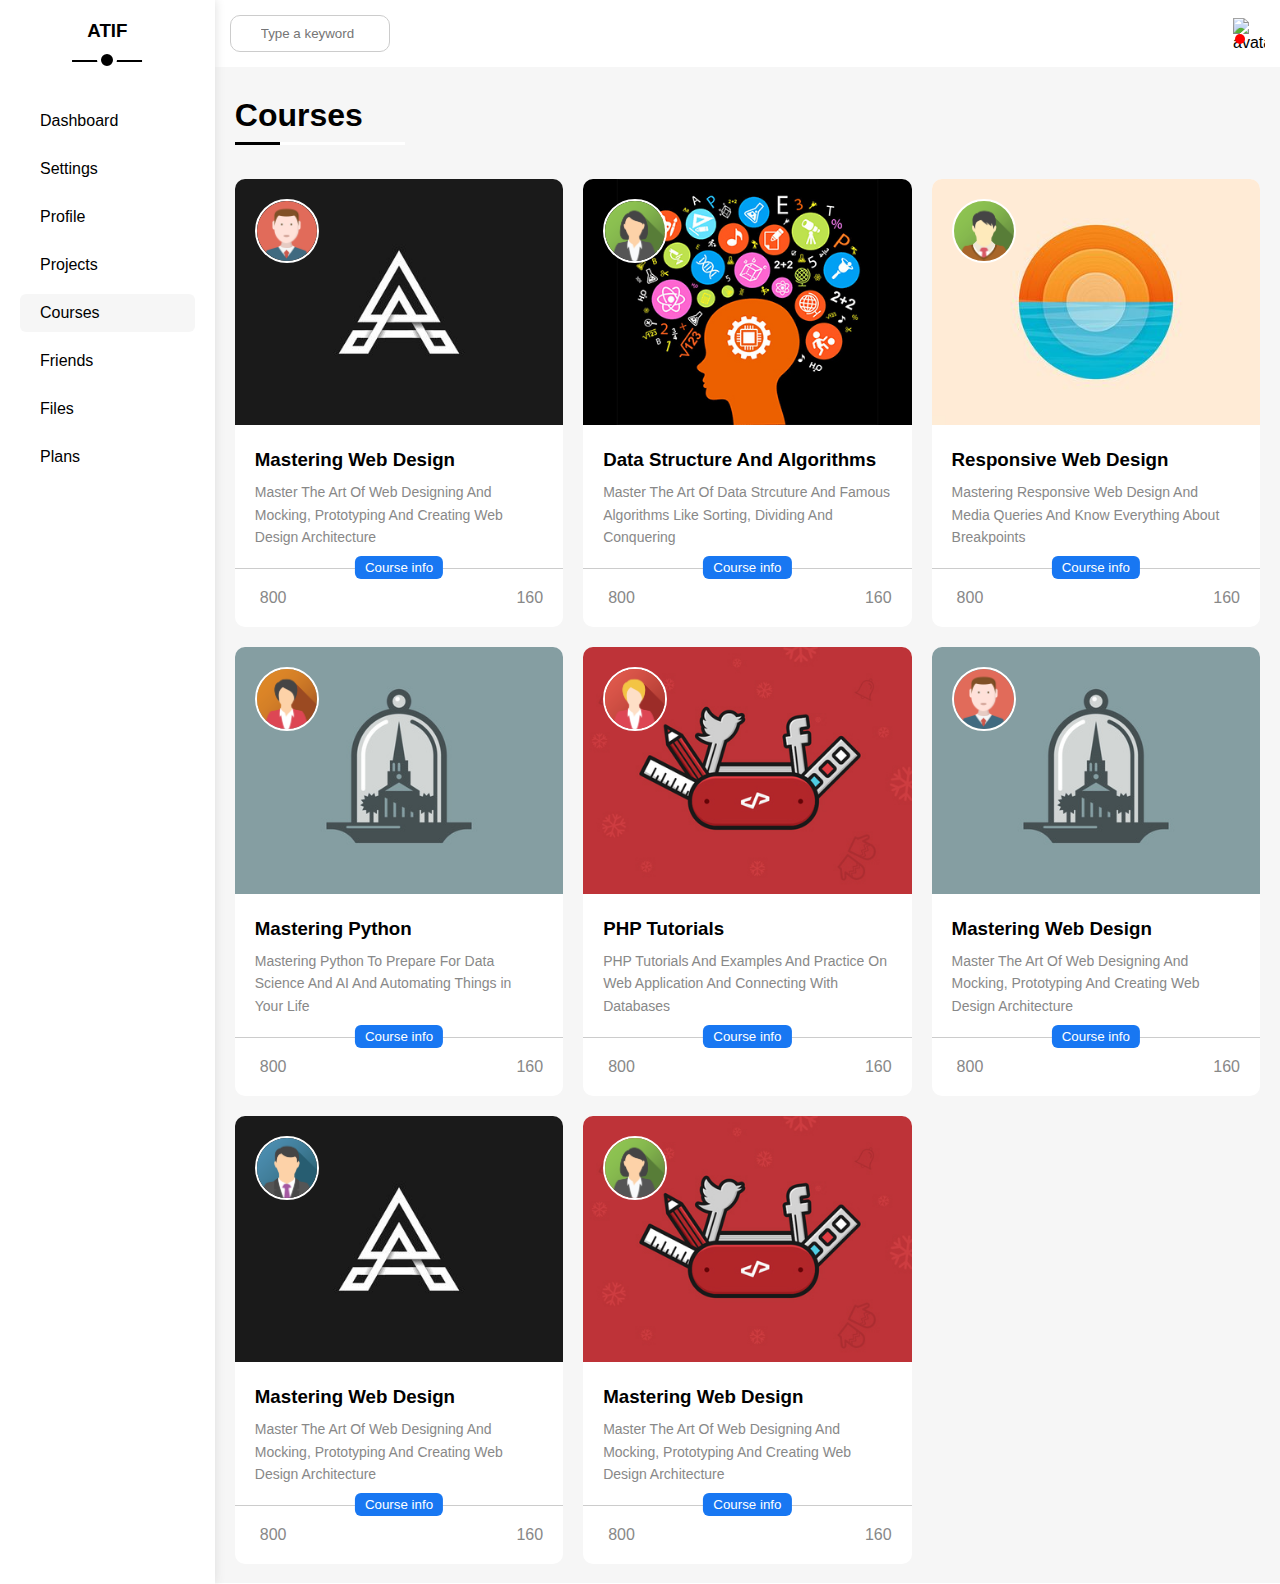
==== commit 05299beb: "Update courses.html" ====
--- a/courses.html
+++ b/courses.html
@@ -129,7 +129,7 @@
                     <div class="course d-flex flex-column section" style="padding: 0;">
                         <div class="course-header">
                             <img src="images/course-03.jpg" style="width: 100%;">
-                            <img src="images/avatar.png" alt="">
+                            <img src="images/team-03.png" alt="">
                         </div>
                         <div class="course-content">
                             <h3>Responsive Web Design</h3>
@@ -149,7 +149,7 @@
                     <div class="course d-flex flex-column section" style="padding: 0;">
                         <div class="course-header">
                             <img src="images/course-04.jpg" style="width: 100%;">
-                            <img src="images/avatar.png" alt="">
+                            <img src="images/team-04.png" alt="">
                         </div>
                         <div class="course-content">
                             <h3>Mastering Python </h3>
@@ -169,7 +169,7 @@
                     <div class="course d-flex flex-column section" style="padding: 0;">
                         <div class="course-header">
                             <img src="images/course-05.jpg" style="width: 100%;">
-                            <img src="images/avatar.png" alt="">
+                            <img src="images/team-05.png" alt="">
                         </div>
                         <div class="course-content">
                             <h3>PHP Tutorials</h3>
@@ -210,7 +210,7 @@
                     <div class="course d-flex flex-column section" style="padding: 0;">
                         <div class="course-header">
                             <img src="images/course-01.jpg" style="width: 100%;">
-                            <img src="images/avatar.png" alt="">
+                            <img src="images/team-01.png" alt="">
                         </div>
                         <div class="course-content">
                             <h3>Mastering Web Design</h3>
@@ -230,7 +230,7 @@
                     <div class="course d-flex flex-column section" style="padding: 0;">
                         <div class="course-header">
                             <img src="images/course-05.jpg" style="width: 100%;">
-                            <img src="images/avatar.png" alt="">
+                            <img src="images/team-02.png" alt="">
                         </div>
                         <div class="course-content">
                             <h3>Mastering Web Design</h3>
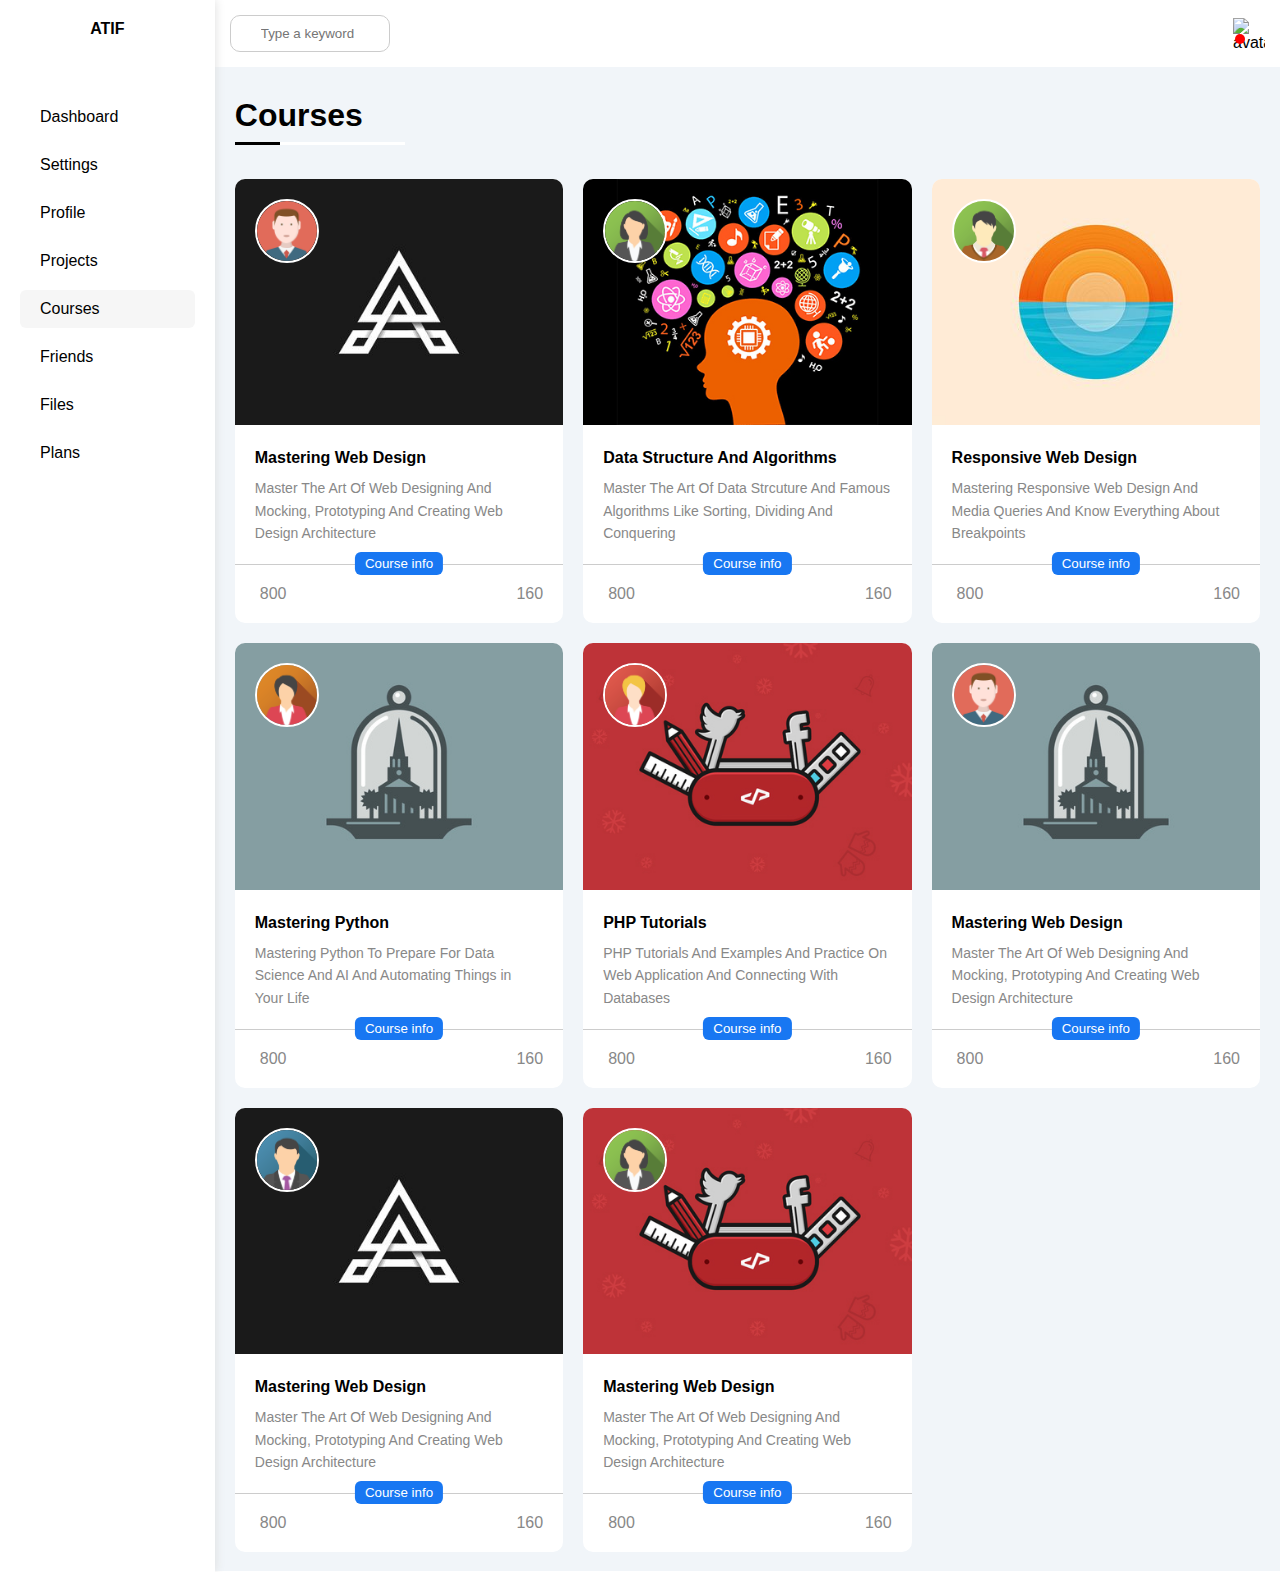
==== commit 16b5bd1f: "Add Projects.html" ====
--- a/courses.html
+++ b/courses.html
@@ -16,7 +16,7 @@
     <div class="container">
         <!--start sidebar-->
         <div class="sidebar">
-            <h3>ATIF</h3>
+            <h4>ATIF</h4>
 
             <div class="tabs">
                 <a class="tab " href="index.html">
@@ -31,7 +31,7 @@
                     <i class="fa-regular fa-user"></i>
                     <p>Profile</p>
                 </a>
-                <a class="tab " href="index.html">
+                <a class="tab " href="Projects.html">
                     <i class="fa-solid fa-diagram-project fa-fw"></i>
                     <p>Projects</p>
                 </a>
@@ -39,7 +39,7 @@
                     <i class="fa-solid fa-graduation-cap fa-fw"></i>
                     <p>Courses</p>
                 </a>
-                <a class="tab " href="index.html">
+                <a class="tab " href="friends.html">
                     <i class="fa-regular fa-circle-user fa-fw"></i>
                     <p>Friends</p>
                 </a>
@@ -92,7 +92,7 @@
                             <img src="images/avatar.png" alt="">
                         </div>
                         <div class="course-content">
-                            <h3>Mastering Web Design</h3>
+                            <h4>Mastering Web Design</h4>
                             <p>Master The Art Of Web Designing And Mocking, Prototyping And Creating Web Design Architecture</p>
                             <button class="btn-shape">Course info</button></div>
                         <div class="course-footer d-flex justify-content-between">
@@ -112,7 +112,7 @@
                             <img src="images/team-02.png" alt="">
                         </div>
                         <div class="course-content">
-                            <h3>Data Structure And Algorithms</h3>
+                            <h4>Data Structure And Algorithms</h4>
                             <p>Master The Art Of Data Strcuture And Famous Algorithms Like Sorting, Dividing And Conquering</p>
                             <button class="btn-shape">Course info</button></div>
                         <div class="course-footer d-flex justify-content-between">
@@ -132,7 +132,7 @@
                             <img src="images/team-03.png" alt="">
                         </div>
                         <div class="course-content">
-                            <h3>Responsive Web Design</h3>
+                            <h4>Responsive Web Design</h4>
                             <p>Mastering Responsive Web Design And Media Queries And Know Everything About Breakpoints</p>
                             <button class="btn-shape">Course info</button></div>
                         <div class="course-footer d-flex justify-content-between">
@@ -152,7 +152,7 @@
                             <img src="images/team-04.png" alt="">
                         </div>
                         <div class="course-content">
-                            <h3>Mastering Python </h3>
+                            <h4>Mastering Python </h4>
                             <p>Mastering Python To Prepare For Data Science And AI And Automating Things in Your Life</p>
                             <button class="btn-shape">Course info</button></div>
                         <div class="course-footer d-flex justify-content-between">
@@ -172,7 +172,7 @@
                             <img src="images/team-05.png" alt="">
                         </div>
                         <div class="course-content">
-                            <h3>PHP Tutorials</h3>
+                            <h4>PHP Tutorials</h4>
                             <p>PHP Tutorials And Examples And Practice On Web Application And Connecting With Databases</p>
                             <button class="btn-shape">Course info</button></div>
                         <div class="course-footer d-flex justify-content-between">
@@ -192,7 +192,7 @@
                             <img src="images/avatar.png" alt="">
                         </div>
                         <div class="course-content">
-                            <h3>Mastering Web Design</h3>
+                            <h4>Mastering Web Design</h4>
                             <p>Master The Art Of Web Designing And Mocking, Prototyping And Creating Web Design Architecture</p>
                             <button class="btn-shape">Course info</button></div>
                         <div class="course-footer d-flex justify-content-between">
@@ -213,7 +213,7 @@
                             <img src="images/team-01.png" alt="">
                         </div>
                         <div class="course-content">
-                            <h3>Mastering Web Design</h3>
+                            <h4>Mastering Web Design</h4>
                             <p>Master The Art Of Web Designing And Mocking, Prototyping And Creating Web Design Architecture</p>
                             <button class="btn-shape">Course info</button></div>
                         <div class="course-footer d-flex justify-content-between">
@@ -233,7 +233,7 @@
                             <img src="images/team-02.png" alt="">
                         </div>
                         <div class="course-content">
-                            <h3>Mastering Web Design</h3>
+                            <h4>Mastering Web Design</h4>
                             <p>Master The Art Of Web Designing And Mocking, Prototyping And Creating Web Design Architecture</p>
                             <button class="btn-shape">Course info</button></div>
                         <div class="course-footer d-flex justify-content-between">
--- a/css/index.css
+++ b/css/index.css
@@ -20,7 +20,7 @@
 /* Style the scrollbar handle */
 
  ::-webkit-scrollbar-thumb {
-    background: blue;
+    background: #0075ff;
 }
 
 .d-flex {
@@ -223,7 +223,7 @@
 }
 
 .content .body {
-    background-color: #f6f6f6;
+    background-color: #f1f5f9;
     height: calc(100% - 68px);
     padding: 20px
 }
@@ -1269,7 +1269,8 @@
 
 /*start courses*/
 
-.page-courses {
+.page-courses,
+.content .body .page.page-friends {
     display: grid;
     grid-template-columns: repeat(auto-fill, minmax(300px, 1fr));
     gap: 20px;
@@ -1329,6 +1330,178 @@
 /*end courses*/
 
 
+/*start friends*/
+
+.friend {
+    position: relative;
+}
+
+.friend .friend-head {
+    align-items: center;
+}
+
+.friend .friend-head img {
+    width: 100px;
+    height: 100px;
+    border-radius: 50%;
+}
+
+.friend .friend-head h4 {
+    margin: 10px 0;
+}
+
+.friend .friend-head p {
+    color: #888;
+}
+
+.friend .friend-body {
+    gap: 15px;
+    border-top: 1px solid #eee;
+    border-bottom: 1px solid #eee;
+    margin-top: 15px;
+    padding: 15px 0;
+}
+
+.friend .friend-foot {
+    margin-top: 15px;
+    align-items: center;
+}
+
+.friend .friend-foot .profile,
+.friend .friend-foot .remove {
+    border: none;
+    border-radius: 6px;
+    padding: 4px 10px;
+    color: white;
+}
+
+.friend .friend-foot .profile {
+    background-color: #0075ff;
+}
+
+.friend .friend-foot .remove {
+    background-color: #f44336;
+}
+
+.friend .friend-foot p {
+    font-size: 13px;
+    color: #888;
+}
+
+.friend-contact {
+    position: absolute;
+    left: 10px;
+    top: 10px;
+    display: flex;
+    gap: 5px;
+}
+
+.friend-contact svg {
+    border-radius: 50%;
+    background-color: #eee;
+    padding: 10px;
+    font-size: 13px;
+}
+
+
+/*end friends*/
+
+
+/*start Projects*/
+
+.content .body .page.projects-page .project {
+    position: relative;
+}
+
+.content .body .page.projects-page .project .date {
+    position: absolute;
+    top: 10px;
+    right: 10px;
+    color: #888;
+    font-size: 14px;
+}
+
+.content .body .page.projects-page {
+    grid-template-columns: repeat(auto-fill, minmax(500px, 1fr));
+}
+
+.content .body .page.projects-page .project .images {
+    padding-top: 40px;
+}
+
+.content .body .page.projects-page .project .images img {
+    width: 40px;
+    height: 40px;
+    border-radius: 50%;
+    border: 2px solid white;
+    margin-left: -20px;
+}
+
+.content .body .page.projects-page .project .images img:first-of-type {
+    margin-left: 0;
+}
+
+.content .body .page.projects-page .project .project-head p:first-of-type {
+    font-size: 16px;
+    font-weight: bold;
+    margin-bottom: 10px;
+}
+
+.content .body .page.projects-page .project .project-head p:last-of-type {
+    color: #888;
+    line-height: 1.3;
+}
+
+.content .body .page.projects-page .project .project-body {
+    margin-top: 10px;
+    display: flex;
+    justify-content: flex-end;
+    gap: 5px;
+    border-top: 1px solid #eee;
+    border-bottom: 1px solid #eee;
+    padding: 20px 0px;
+}
+
+.content .body .page.projects-page .project .project-body span {
+    padding: 3px 8px;
+    border-radius: 6px;
+    background-color: #eee;
+    font-size: 13px;
+}
+
+.content .body .page.projects-page .project .project-foot {
+    margin-top: 18px;
+}
+
+.content .body .page.projects-page .project .project-track {
+    position: relative;
+    width: 260px;
+    border-radius: 10px;
+    height: 8px;
+    background-color: #eee;
+}
+
+.content .body .page.projects-page .project .project-progress {
+    position: absolute;
+    border-radius: 10px;
+    height: 8px;
+    left: 0;
+    top: 0;
+}
+
+.project-progress-red {
+    background-color: #f44336;
+}
+
+.project-progress-green {
+    background-color: #22c55e;
+}
+
+.project-progress-blue {
+    background-color: #0077b5;
+}
+
+
 /*start media query*/
 
 @media screen and (max-width: 767px) {
@@ -1407,11 +1580,24 @@
     .content .body .head {
         margin-left: 10px;
     }
-    .page-courses {
+    .page-courses,
+    .page-friends,
+    .content .body .page.page-friends {
         display: grid;
         grid-template-columns: minmax(200px, 1fr);
         gap: 10px;
     }
+    .content .body .page.projects-page .project .project-body {
+        flex-direction: column;
+        gap: 10px;
+    }
+    .project .project-body span {
+        width: fit-content;
+    }
+    .project .project-foot {
+        flex-direction: column;
+        gap: 15px;
+    }
 }
 
 @media screen and (max-width:860px) {
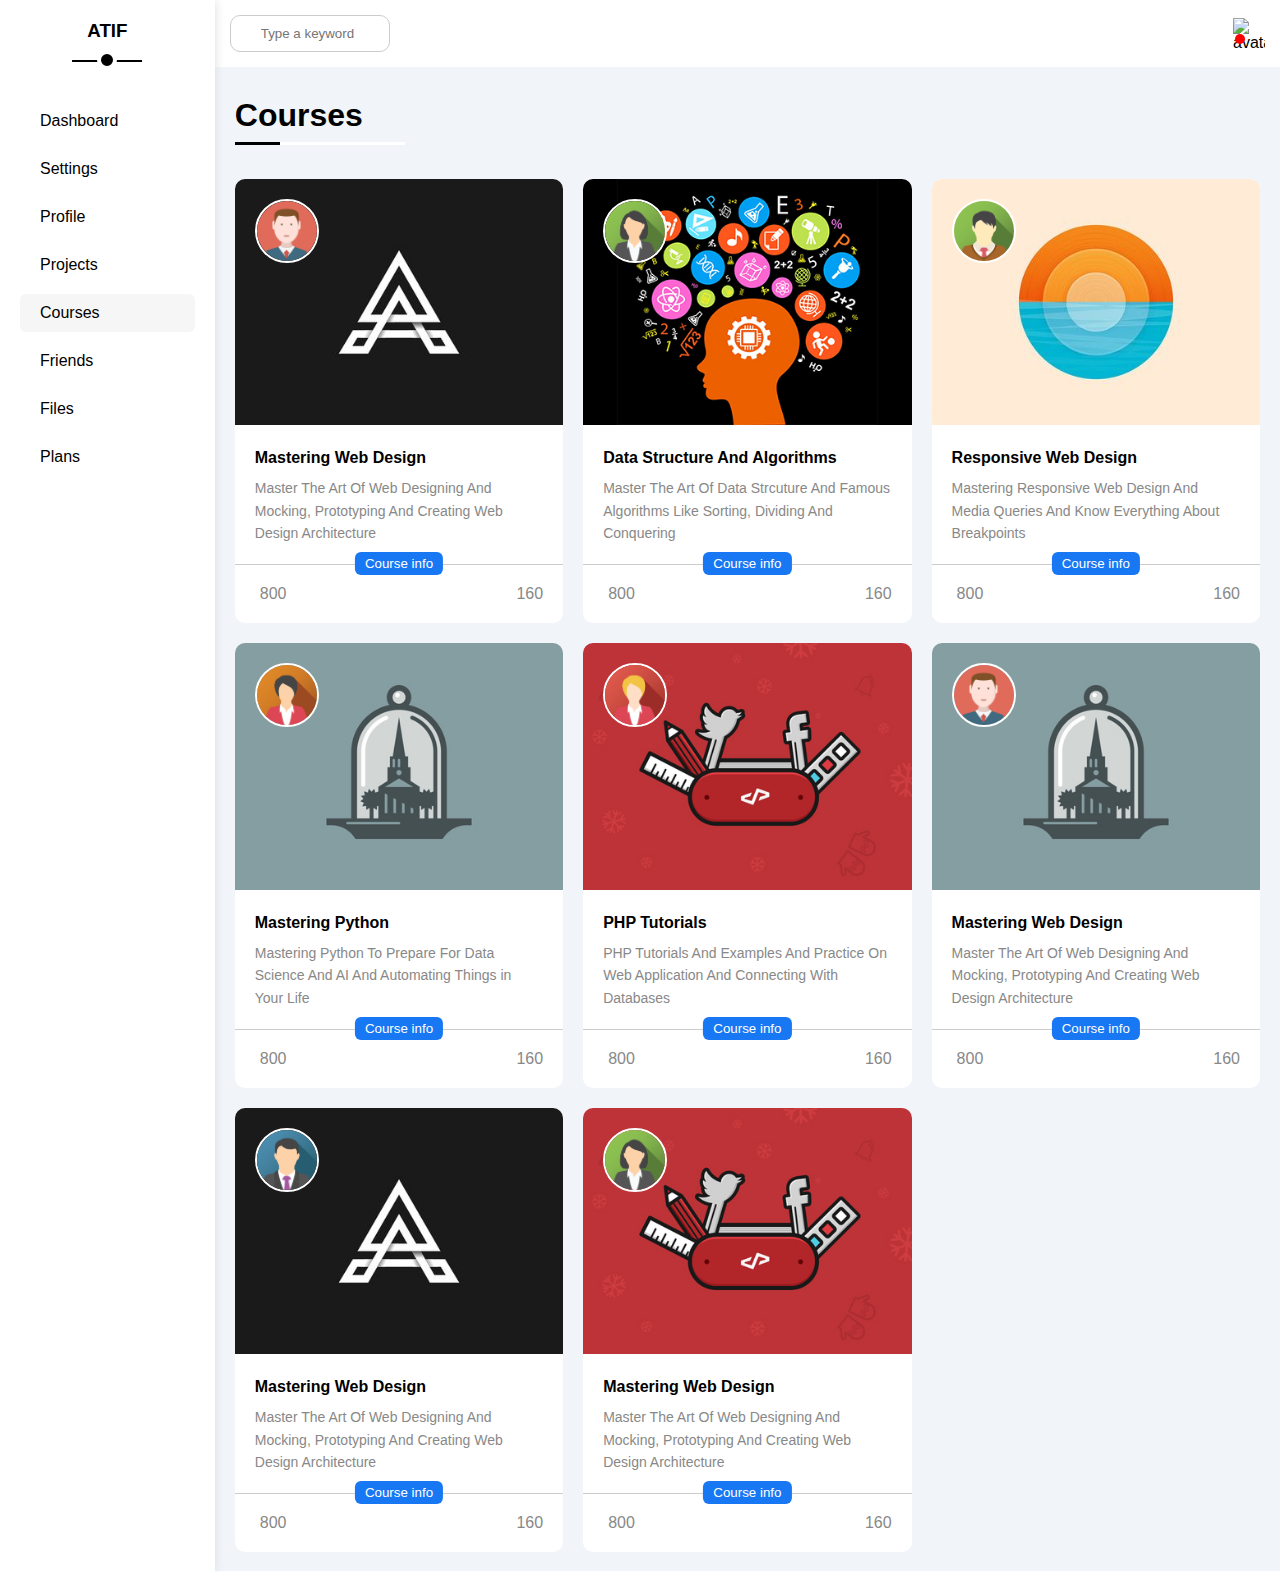
==== commit b23bdecb: "ADD files.html" ====
--- a/courses.html
+++ b/courses.html
@@ -16,14 +16,14 @@
     <div class="container">
         <!--start sidebar-->
         <div class="sidebar">
-            <h4>ATIF</h4>
+            <h3>ATIF</h3>
 
             <div class="tabs">
                 <a class="tab " href="index.html">
                     <i class="fa-regular fa-chart-bar fa-fw"></i>
                     <p>Dashboard</p>
                 </a>
-                <a class="tab " href="index.html">
+                <a class="tab " href="settings.html">
                     <i class="fa-solid fa-gear"></i>
                     <p>Settings</p>
                 </a>
@@ -43,7 +43,7 @@
                     <i class="fa-regular fa-circle-user fa-fw"></i>
                     <p>Friends</p>
                 </a>
-                <a class="tab " href="index.html">
+                <a class="tab " href="files.html">
                     <i class="fa-regular fa-file fa-fw"></i>
                     <p>Files</p>
                 </a>
@@ -56,6 +56,7 @@
 
 
         </div>
+
 
         <!--end sidebar-->
 
--- a/css/index.css
+++ b/css/index.css
@@ -1,1610 +1,2079 @@
-/*global settings*/
-
-* {
-    margin: 0;
-    padding: 0;
-    box-sizing: border-box;
-}
-
-body {
-    font-family: "Open Sans", sans-serif;
-    overflow-x: hidden;
-}
-
- ::-webkit-scrollbar {
-    background: white;
-    width: 15px;
-}
-
-
-/* Style the scrollbar handle */
-
- ::-webkit-scrollbar-thumb {
-    background: #0075ff;
-}
-
-.d-flex {
-    display: flex;
-}
-
-.flex-column {
-    flex-direction: column;
-}
-
-.justify-content-between {
-    justify-content: space-between;
-}
-
-.align-items-center {
-    align-items: center;
-}
-
-.pad {
-    padding: 30px 80px;
-}
-
-.mb-20 {
-    margin-bottom: 20px;
-}
-
-.section {
-    border-radius: 10px;
-    background-color: white;
-    padding: 20px;
-}
-
-.gap-5 {
-    gap: 5px;
-}
-
-@keyframes changeColor {
-    from {
-        background-color: blue;
-    }
-    to {
+    /*global settings*/
+    
+    * {
+        margin: 0;
+        padding: 0;
+        box-sizing: border-box;
+    }
+    
+    body {
+        font-family: "Open Sans", sans-serif;
+        overflow-x: hidden;
+    }
+    
+     ::-webkit-scrollbar {
+        background: white;
+        width: 15px;
+    }
+    /* Style the scrollbar handle */
+    
+     ::-webkit-scrollbar-thumb {
+        background: #0075ff;
+    }
+    
+    .d-flex {
+        display: flex;
+    }
+    
+    .flex-column {
+        flex-direction: column;
+    }
+    
+    .justify-content-between {
+        justify-content: space-between;
+    }
+    
+    .align-items-center {
+        align-items: center;
+    }
+    
+    .pad {
+        padding: 30px 80px;
+    }
+    
+    .mb-20 {
+        margin-bottom: 20px;
+    }
+    
+    .section {
+        border-radius: 10px;
         background-color: white;
-    }
-}
-
-
-/*end global settings
+        padding: 20px;
+    }
+    
+    .gap-5 {
+        gap: 5px;
+    }
+    
+    @keyframes changeColor {
+        from {
+            background-color: blue;
+        }
+        to {
+            background-color: white;
+        }
+    }
+    
+    @keyframes go-up {
+        0%,
+        100% {
+            transform: translateY(0px);
+        }
+        50% {
+            transform: translateY(-5px);
+        }
+    }
+    /*end global settings
             */
-
-
-/*start Dashboard*/
-
-.container {
-    display: flex;
-    min-height: 100vh;
-}
-
-.sidebar {
-    width: 250px;
-    box-shadow: 0 0 10px #ddd;
-    background-color: white;
-    color: black;
-    padding: 20px;
-    text-align: center;
-    position: relative;
-    transition: all 0.3s ease;
-}
-
-.sidebar h3 {
-    position: relative;
-}
-
-.sidebar h3::before {
-    content: '';
-    position: absolute;
-    left: 50%;
-    transform: translateX(-50%);
-    top: 40px;
-    height: 2px;
-    width: 40%;
-    background-color: black;
-}
-
-.sidebar h3::after {
-    position: absolute;
-    content: '';
-    height: 12px;
-    width: 12px;
-    border-radius: 50%;
-    background-color: black;
-    border: 4px solid white;
-    left: 50%;
-    top: 30px;
-    transform: translateX(-50%);
-}
-
-.sidebar .tabs {
-    position: relative;
-    margin-top: 60px;
-    display: flex;
-    flex-direction: column;
-    align-items: center;
-}
-
-.sidebar .tabs .tab {
-    width: 100%;
-    display: flex;
-    justify-content: flex-start;
-    gap: 10px;
-    padding-left: 20px;
-    border-radius: 6px;
-    padding: 10px;
-    margin-bottom: 10px;
-    text-decoration: none;
-    color: black;
-}
-
-.sidebar .tabs .tab.active {
-    background-color: #f6f6f6;
-}
-
-.sidebar .tabs .tab a {
-    text-decoration: none;
-    color: black;
-    font-size: 14px;
-}
-
-
-/*end Dashboard*/
-
-
-/*start header*/
-
-.content {
-    width: 100%;
-    overflow: hidden;
-}
-
-.header {
-    padding: 15px;
-    background-color: white;
-    display: flex;
-    justify-content: space-between;
-}
-
-.content .search {
-    position: relative;
-}
-
-.header .search input {
-    border-radius: 10px;
-    outline: 0px;
-    padding: 10px;
-    padding-left: 30px;
-    border: 1px solid #ccc;
-    width: 160px;
-    transition: width 0.3s ease;
-}
-
-.content .search svg {
-    position: absolute;
-    left: 10px;
-    top: 50%;
-    transform: translateY(-50%);
-}
-
-.content .search input:focus {
-    width: 200px;
-}
-
-.content .search input:focus input::placeholder {
-    color: transparent;
-}
-
-.content .features {
-    display: flex;
-    justify-content: space-between;
-    align-items: center;
-}
-
-.content .bill {
-    position: relative;
-    margin-right: 15px;
-}
-
-.content .bill:before {
-    position: absolute;
-    content: '';
-    width: 10px;
-    height: 10px;
-    background-color: red;
-    border-radius: 50%;
-    left: 17px;
-    top: 0px;
-}
-
-.content .features img {
-    width: 32px;
-    height: 32px;
-}
-
-.content .body {
-    background-color: #f1f5f9;
-    height: calc(100% - 68px);
-    padding: 20px
-}
-
-.content .body .head h1 {
-    margin-top: 10px;
-    position: relative
-}
-
-.content .body .head h1::after {
-    position: absolute;
-    content: '';
-    background-color: black;
-    height: 3px;
-    left: 0;
-    top: 45px;
-    width: 45px;
-}
-
-.content .body .head h1::before {
-    position: absolute;
-    content: '';
-    background-color: white;
-    height: 3px;
-    left: 0;
-    top: 45px;
-    width: 170px;
-}
-
-.content .body .page {
-    margin-top: 45px;
-    display: grid;
-    grid-template-columns: repeat(auto-fill, minmax(450px, 1fr));
-    gap: 20px;
-}
-
-
-/*end header*/
-
-
-/*start infocard*/
-
-.info-card .head-part .info {
-    width: 100%;
-}
-
-.info-card .head-part .info img {
-    margin-left: 50%;
-    transform: translateX(-50%);
-}
-
-.info-card {
-    background-color: white;
-    border-radius: 10px;
-}
-
-.info-card .head-part {
-    display: flex;
-    justify-content: space-between;
-    background-color: #eee;
-    padding: 20px;
-    border-top-left-radius: 10px;
-    border-top-right-radius: 10px;
-}
-
-.info-card .head-part img {
-    width: 200px;
-}
-
-.info-card .head-part .info {
-    display: flex;
-    flex-direction: column;
-    gap: 20px;
-}
-
-.info-card .head-part .info img {
-    width: 64px;
-    height: 64px;
-    border-radius: 50%;
-    padding: 4px;
-    border: 2px solid white;
-    margin-bottom: -50px;
-    box-shadow: 0 0 5px #ddd;
-    margin-left: 35px;
-}
-
-.foot .content {
-    margin-top: 50px;
-}
-
-.foot .showprofile {
-    justify-content: end;
-    padding: 12px;
-}
-
-.foot .showprofile button {
-    background-color: #0075ff;
-    color: white;
-    padding: 7px 20px;
-    border: none;
-    border-radius: 5px;
-}
-
-.foot .content .flex-column {
-    gap: 10px;
-}
-
-.foot .align-items-center p:nth-child(2) {
-    color: #888;
-}
-
-
-/*end infocard*/
-
-
-/*start draft-card*/
-
-.draft-card form {
-    width: 100%;
-    display: flex;
-    flex-direction: column;
-    gap: 20px;
-    margin-top: 20px;
-}
-
-.draft-card form input,
-.draft-card form textarea {
-    border: none;
-    background-color: #eee;
-    padding: 10px;
-    border-radius: 5px
-}
-
-.draft-card form textarea {
-    resize: none;
-    height: 180px;
-}
-
-.draft-card form button {
-    background-color: #0075ff;
-    color: white;
-    padding: 7px 20px;
-    border: none;
-    border-radius: 5px;
-    float: right
-}
-
-.draft-card .btn-container {
-    display: flex;
-    justify-content: end;
-}
-
-
-/*end draft-card*/
-
-
-/*start tickets*/
-
-.tickets .heading p,
-.targets .heading p {
-    margin-top: 20px;
-    font-size: 15px;
-    margin-left: 2px;
-    color: #888
-}
-
-.tickets .cards {
-    display: flex;
-    flex-wrap: wrap;
-    gap: 20px;
-    margin-top: 30px;
-}
-
-.tickets .cards .card {
-    border: 1px solid #ccc;
-    display: flex;
-    flex-direction: column;
-    border-radius: 10px;
-    padding: 20px;
-    width: calc(50% - 10px);
-    gap: 10px
-}
-
-.tickets .cards .card p:first-of-type {
-    font-weight: bold;
-    font-size: 25px;
-}
-
-.tickets .cards .card p:last-of-type {
-    color: #888;
-}
-
-.tickets .cards .card p {
-    text-align: center;
-}
-
-.c-orange {
-    color: #f59e0b;
-}
-
-.c-blue {
-    color: #0075ff;
-}
-
-.c-green {
-    color: #22c55e
-}
-
-.c-red {
-    color: #f44336
-}
-
-.blue-container {
-    min-width: 80px;
-    height: 80px;
-    background-color: rgb(0 117 255 / 20%);
-    display: flex;
-    align-items: center;
-    justify-content: center;
-}
-
-.orange-container {
-    background-color: rgb(245 158 11 / 20%);
-    display: flex;
-    align-items: center;
-    justify-content: center;
-    min-width: 80px;
-    height: 80px;
-}
-
-.green-container {
-    display: flex;
-    align-items: center;
-    justify-content: center;
-    min-width: 80px;
-    height: 80px;
-    background-color: rgb(34 197 94 / 20%);
-}
-
-.data p:first-of-type {
-    color: #888;
-}
-
-.data p:last-of-type {
-    font-weight: bold;
-}
-
-.data-container {
-    gap: 10px;
-}
-
-.data {
-    gap: 10px;
-    width: 100%;
-}
-
-.data .track-blue .progress-blue {
-    width: 100%;
-    height: 4px;
-    background-color: rgb(0 117 255 / 20%);
-    position: relative;
-}
-
-.data .track-blue .progress-blue::after {
-    position: absolute;
-    background-color: blue;
-    content: '';
-    left: 0;
-    top: 0;
-    height: 4px;
-    width: 80%;
-}
-
-.data .track-orange .progress-orange {
-    width: 100%;
-    height: 4px;
-    background-color: rgb(245 158 11 / 20%);
-    position: relative;
-}
-
-.data .track-orange .progress-orange::after {
-    position: absolute;
-    background-color: orange;
-    content: '';
-    left: 0;
-    top: 0;
-    height: 4px;
-    width: 55%;
-}
-
-.data .track-green .progress-green {
-    width: 100%;
-    height: 4px;
-    background-color: rgb(34 197 94 / 20%);
-    position: relative;
-}
-
-.data .track-green .progress-green::after {
-    position: absolute;
-    background-color: green;
-    content: '';
-    left: 0;
-    top: 0;
-    height: 4px;
-    width: 75%;
-}
-
-.data .track-blue span:first-of-type {
-    position: absolute;
-    background-color: blue;
-    color: white;
-    padding: 2px 5px;
-    left: calc(80% - 22px);
-    border-radius: 10px;
-    top: -33px;
-}
-
-.data .track-blue .progress-blue span:last-of-type {
-    position: absolute;
-    border: 4px solid transparent;
-    border-top-color: blue;
-    left: calc(80% - 4px);
-    top: -8px;
-}
-
-.data .track-orange span:first-of-type {
-    position: absolute;
-    background-color: orange;
-    color: white;
-    padding: 2px 5px;
-    left: calc(55% - 22px);
-    border-radius: 10px;
-    top: -33px;
-}
-
-.data .track-orange .progress-orange span:last-of-type {
-    position: absolute;
-    border: 4px solid transparent;
-    border-top-color: orange;
-    left: calc(55% - 4px);
-    top: -8px;
-}
-
-.data .track-green span:first-of-type {
-    position: absolute;
-    background-color: green;
-    color: white;
-    padding: 2px 5px;
-    left: calc(75% - 22px);
-    border-radius: 10px;
-    top: -33px;
-}
-
-.data .track-green .progress-green span:last-of-type {
-    position: absolute;
-    border: 4px solid transparent;
-    border-top-color: green;
-    left: calc(75% - 4px);
-    top: -8px;
-}
-
-
-/*end tickets*/
-
-
-/*start top Search*/
-
-.top-search .thead {
-    display: flex;
-    justify-content: space-between;
-    margin-top: 30px;
-}
-
-.top-search .thead p {
-    color: #888;
-}
-
-.top-search .element {
-    display: flex;
-    justify-content: space-between;
-    padding: 20px 10px;
-    align-items: center;
-}
-
-.top-search .element p:last-of-type {
-    background-color: #eee;
-    padding: 4px 10px;
-    border-radius: 6px;
-    font-size: 13px;
-}
-
-
-/*end top Search*/
-
-
-/*start latest-updates*/
-
-.latest-updates .file {
-    display: flex;
-    justify-content: space-between;
-    align-items: center;
-    border-bottom: 1px solid red;
-    border-bottom: 1px solid #ccc;
-    padding-bottom: 15px;
-}
-
-.latest-updates .file:last-of-type {
-    border-bottom: none;
-}
-
-.latest-updates .file:first-of-type {
-    margin-top: 20px;
-}
-
-.latest-updates .file span {
-    background: #eee;
-    padding: 4px 10px;
-    border-radius: 6px;
-    font-size: 13px;
-}
-
-.latest-updates .file img {
-    width: 40px;
-    height: 40px
-}
-
-.latest-updates .fileinfo {
-    align-items: center;
-    gap: 10px;
-}
-
-.latest-updates .name p:first-of-type {
-    font-size: 15px;
-}
-
-.latest-updates .name p:last-of-type {
-    color: #888;
-}
-
-.latest-updates .file {
-    margin-top: 18px;
-}
-
-
-/*end latest-updates*/
-
-
-/*start latest-news*/
-
-.latest-news .contents {
-    margin-top: 20px
-}
-
-.latest-news .content:not(:first-of-type) {
-    margin-top: 20px;
-}
-
-.latest-news .content div {
-    gap: 10px
-}
-
-.latest-news .content div img {
-    width: 100px;
-    border-radius: 6px;
-}
-
-.latest-news .content div .title p:first-of-type {
-    font-size: 16px;
-    font-weight: bold;
-}
-
-.latest-news .content div .title p:last-of-type {
-    margin-top: 6px;
-    color: #888;
-    font-size: 14px;
-}
-
-.latest-news .content {
-    display: flex;
-    justify-content: space-between;
-    align-items: center;
-}
-
-.latest-news .content {
-    padding-bottom: 20px;
-    border-bottom: 1px solid #ccc;
-}
-
-.latest-news .content:last-of-type {
-    border-bottom: none;
-}
-
-.latest-news .content span {
-    background-color: #eee;
-    font-size: 13px;
-    padding: 4px 10px;
-    border-radius: 6px;
-    white-space: nowrap;
-}
-
-
-/*end latest-news*/
-
-
-/*start latest-tasks*/
-
-.latest-tasks .content:first-of-type {
-    padding-top: 0;
-}
-
-.latest-tasks .contents {
-    margin-top: 20px;
-}
-
-.latest-tasks .content {
-    display: flex;
-    justify-content: space-between;
-    align-items: center;
-    padding-bottom: 18px;
-    border-bottom: 1px solid #ccc;
-    padding-top: 15px;
-    gap: 10px
-}
-
-.latest-tasks .content:last-of-type {
-    border-bottom: none;
-}
-
-.latest-tasks .content p {
-    margin-top: 5px;
-    color: #888;
-}
-
-.latest-tasks .meeting h3,
-.latest-tasks .meeting p,
-.latest-tasks .meeting svg {
-    text-decoration: line-through;
-    color: #888;
-}
-
-
-/*end latest-tasks*/
-
-
-/*start latest-project-process*/
-
-.latest-project-process {
-    border-radius: 10px;
-    padding: 20px;
-    background-color: white;
-    position: relative;
-}
-
-.latest-project-process .contents {
-    margin-top: 20px;
-    display: flex;
-    flex-direction: column;
-    gap: 30px;
-    position: relative;
-}
-
-.latest-project-process .contents::before {
-    content: '';
-    position: absolute;
-    width: 2px;
-    height: 98%;
-    background-color: blue;
-    left: 12px;
-    top: 2px;
-}
-
-.latest-project-process .contents .content {
-    display: flex;
-    align-items: center;
-    gap: 15px;
-    padding: 3px;
-}
-
-.latest-project-process .contents .content .circle {
-    min-width: 20px;
-    height: 20px;
-    border-radius: 50%;
-    border: 2px solid white;
-    background-color: blue;
-    outline: 2px solid blue;
-    z-index: 1;
-}
-
-.latest-project-process .contents .content .circle.empty {
-    background-color: white;
-}
-
-.latest-project-process .contents .content .circle.animated {
-    animation: changeColor 0.8s infinite alternate;
-}
-
-.latest-project-process .contents .content p {
-    margin: 0;
-}
-
-.latest-project-process img {
-    position: absolute;
-    opacity: 0.1;
-    right: 10px;
-    bottom: 5px;
-    width: 160px;
-}
-
-
-/*end latest-project-process*/
-
-
-/*start reminders*/
-
-.reminders .contents {
-    margin-top: 20px;
-}
-
-.reminders .contents .content {
-    justify-content: flex-start;
-    align-items: center;
-    gap: 10px
-}
-
-.reminders .contents .content.content:not(:first-of-type) {
-    margin-top: 15px;
-}
-
-.reminders .contents .content .circle {
-    min-width: 20px;
-    height: 20px;
-    border-radius: 50%;
-}
-
-.reminders .contents .content .info h4 {
-    font-size: 14px;
-}
-
-.reminders .contents .content .info p {
-    font-size: 13px;
-}
-
-.reminders .contents .content:first-of-type .info {
-    padding-left: 10px;
-    border-left: 2px solid red;
-}
-
-.reminders .contents .content:first-of-type .circle {
-    background-color: red;
-}
-
-.reminders .contents .content .info p {
-    margin-top: 5px;
-    color: #888
-}
-
-.reminders .contents .content:nth-of-type(2) .circle {
-    background-color: orange;
-}
-
-.reminders .contents .content.content:nth-of-type(2) .info {
-    padding-left: 10px;
-    border-left: 2px solid orange;
-}
-
-.reminders .contents .content:nth-of-type(3) .circle {
-    background-color: green;
-}
-
-.reminders .contents .content.content:nth-of-type(3) .info {
-    padding-left: 10px;
-    border-left: 2px solid green;
-}
-
-.reminders .contents .content:nth-of-type(4) .circle {
-    background-color: blue;
-}
-
-.reminders .contents .content.content:nth-of-type(4) .info {
-    padding-left: 10px;
-    border-left: 2px solid blue;
-}
-
-
-/*end reminders*/
-
-
-/*start latest-post*/
-
-.latest-post img {
-    width: 48px;
-    height: 48px;
-}
-
-.latest-post .content {
-    margin-top: 20px;
-}
-
-.latest-post .content div {
-    align-items: center;
-    gap: 10px
-}
-
-.latest-post .content div.flex-column {
-    gap: 5px
-}
-
-.latest-post .content .post {
-    padding: 20px 0px;
-    border-top: 1px solid #ccc;
-    border-bottom: 1px solid #ccc;
-}
-
-.latest-post .content .post p {
-    color: black;
-    line-height: 1.8;
-}
-
-.latest-post .content div p {
-    color: #888
-}
-
-.latest-post .post-stats {
-    padding-top: 20px;
-    justify-content: space-between;
-    color: #888;
-}
-
-
-/*end latest-post*/
-
-
-/*start social-media*/
-
-.social-media .content {
-    margin-top: 20px;
-    gap: 10px
-}
-
-.social-media .content .twitter {
-    background-color: rgb(29 161 242 / 20%);
-    color: #1da1f2;
-}
-
-.twitter .icon {
-    background-color: #1da1f2;
-    min-width: 60px;
-    height: 60px;
-    display: grid;
-    place-items: center;
-    color: white;
-}
-
-.social-media .content .twitter .info,
-.social-media .content .linkedin .info,
-.social-media .content .youtube .info,
-.social-media .content .facebook .info {
-    justify-content: space-between;
-    width: 100%;
-    padding: 0px 20px;
-}
-
-.social-media .content .twitter .info p:last-of-type {
-    padding: 4px 10px;
-    background-color: #1da1f2;
-    border-radius: 6px;
-    color: white;
-    font-size: 14px;
-}
-
-.social-media .content .facebook {
-    background-color: rgb(24 119 242 / 20%);
-    color: #1da1f2;
-}
-
-.facebook .icon {
-    background-color: #1877f2;
-    min-width: 60px;
-    height: 60px;
-    display: grid;
-    place-items: center;
-    color: white;
-}
-
-.social-media .content .facebook .info p:last-of-type {
-    padding: 4px 10px;
-    background-color: #1da1f2;
-    border-radius: 6px;
-    color: white;
-    font-size: 14px;
-}
-
-.social-media .content .youtube {
-    background-color: rgb(255 0 0 / 20%);
-    color: #ff0000;
-}
-
-.youtube .icon {
-    background-color: #ff0000;
-    min-width: 60px;
-    height: 60px;
-    display: grid;
-    place-items: center;
-    color: white;
-}
-
-.social-media .content .youtube .info p:last-of-type {
-    padding: 4px 10px;
-    background-color: #ff0000;
-    border-radius: 6px;
-    color: white;
-    font-size: 14px;
-}
-
-.social-media .content .linkedin {
-    background-color: rgb(0 119 181 / 20%);
-    color: #0077b5;
-}
-
-.linkedin .icon {
-    background-color: #0077b5;
-    min-width: 60px;
-    height: 60px;
-    display: grid;
-    place-items: center;
-    color: white;
-}
-
-.social-media .content .linkedin .info p:last-of-type {
-    padding: 4px 10px;
-    background-color: #0077b5;
-    border-radius: 6px;
-    color: white;
-    font-size: 14px;
-}
-
-
-/*start projects table*/
-
-.projects {
-    margin-top: 20px;
-}
-
-.projects .table-responsive {
-    margin-top: 20px;
-}
-
-.projects .table-responsive {
-    overflow-x: auto;
-}
-
-.projects .table-responsive table {
-    min-width: 1000px;
-    border-spacing: 0;
-    width: 100%;
-}
-
-.projects .table-responsive table tr td {
-    transition: all 0.3s;
-}
-
-.projects .table-responsive table tr:hover td {
-    background-color: #faf7f7;
-}
-
-.projects .table-responsive table thead tr:hover td {
-    background-color: #eee
-}
-
-.bg-orange {
-    background-color: orange;
-}
-
-.bg-blue {
-    background-color: blue;
-}
-
-.bg-green {
-    background-color: green;
-}
-
-.bg-red {
-    background-color: red;
-}
-
-.projects .table-responsive table thead {
-    background-color: #eee;
-    font-weight: bold;
-}
-
-.projects .table-responsive table,
-.projects .table-responsive table tr,
-.projects .table-responsive table td {
-    border: 1px solid #ccc;
-    border-collapse: collapse;
-}
-
-.projects .table-responsive table tr td img {
-    width: 32px;
-    height: 32px;
-    border-radius: 50%;
-    padding: 2px;
-    background-color: white;
-}
-
-.projects .table-responsive table td {
-    padding: 20px;
-}
-
-.projects .table-responsive table td .btn-shape {
-    padding: 4px 10px;
-    color: white;
-    border-radius: 6px;
-    font-size: 14px;
-}
-
-.projects .table-responsive table td img:not(:first-of-type) {
-    margin-left: -20px;
-}
-
-
-/*end projects table*/
-
-
-/*start Plans*/
-
-.first-plan .title {
-    background-color: #22c55e;
-    padding: 20px;
-    gap: 20px;
-    align-items: center;
-    color: white;
-    text-align: center;
-    font-weight: bold;
-    border: 3px solid white;
-    outline: 3px solid #22c55e;
-}
-
-.first-plan .title p:first-of-type,
-.second-plan .title p:first-of-type,
-.third-plan .title p:first-of-type {
-    font-size: 25px;
-}
-
-.first-plan .title p:last-of-type,
-.second-plan .title p:last-of-type,
-.third-plan .title p:last-of-type {
-    font-size: 40px;
-    position: relative;
-}
-
-.first-plan .title p:last-of-type::before,
-.second-plan .title p:last-of-type::before,
-.third-plan .title p:last-of-type::before {
-    position: absolute;
-    content: '$';
-    font-size: 25px;
-    left: -20px;
-    top: -6px;
-}
-
-.first-plan .plan-content,
-.second-plan .plan-content,
-.third-plan .plan-content {
-    margin-top: 20px;
-}
-
-.item {
-    padding: 15px 0px;
-    border-bottom: 1px solid #ccc;
-    align-items: center;
-}
-
-.item div {
-    align-items: center;
-}
-
-.item div p {
-    font-size: 15px;
-}
-
-.join {
-    border: none;
-    color: white;
-    padding: 4px 10px;
-    border-radius: 6px;
-    font-size: 17px;
-    margin-top: 15px;
-}
-
-.help {
-    color: #888;
-    cursor: pointer;
-}
-
-.yes {
-    color: #22c55e;
-}
-
-.green {
-    background-color: #22c55e;
-}
-
-.blue {
-    background-color: #0075ff;
-}
-
-.orange {
-    background-color: #f59e0b;
-}
-
-.no {
-    color: red;
-}
-
-.second-plan .title {
-    background-color: #0075ff;
-    padding: 20px;
-    gap: 20px;
-    align-items: center;
-    color: white;
-    text-align: center;
-    font-weight: bold;
-    border: 3px solid white;
-    outline: 3px solid #0075ff;
-}
-
-.third-plan .title {
-    background-color: #f59e0b;
-    padding: 20px;
-    gap: 20px;
-    align-items: center;
-    color: white;
-    text-align: center;
-    font-weight: bold;
-    border: 3px solid white;
-    outline: 3px solid #f59e0b;
-}
-
-
-/*end plans*/
-
-
-/*start courses*/
-
-.page-courses,
-.content .body .page.page-friends {
-    display: grid;
-    grid-template-columns: repeat(auto-fill, minmax(300px, 1fr));
-    gap: 20px;
-    margin-top: 45px;
-}
-
-.page-courses .course .course-content {
-    padding: 20px;
-    border-bottom: 1px solid #ccc;
-    position: relative;
-}
-
-.page-courses .course img {
-    border-top-left-radius: 10px;
-    border-top-right-radius: 10px;
-}
-
-.page-courses .course .course-content p {
-    margin-top: 10px;
-    color: #888;
-    font-size: 14px;
-    line-height: 1.6;
-}
-
-.page-courses .course .course-content button {
-    position: absolute;
-    padding: 4px 10px;
-    color: white;
-    background-color: #1877f2;
-    border: none;
-    border-radius: 6px;
-    left: 50%;
-    top: calc(100% - 12px);
-    transform: translateX(-50%);
-}
-
-.course .course-header {
-    position: relative;
-}
-
-.course .course-header img:last-of-type {
-    position: absolute;
-    width: 64px;
-    height: 64px;
-    border-radius: 50%;
-    top: 20px;
-    left: 20px;
-    border: 2px solid white;
-}
-
-.page-courses .course .course-footer {
-    padding: 20px;
-    color: #888;
-}
-
-
-/*end courses*/
-
-
-/*start friends*/
-
-.friend {
-    position: relative;
-}
-
-.friend .friend-head {
-    align-items: center;
-}
-
-.friend .friend-head img {
-    width: 100px;
-    height: 100px;
-    border-radius: 50%;
-}
-
-.friend .friend-head h4 {
-    margin: 10px 0;
-}
-
-.friend .friend-head p {
-    color: #888;
-}
-
-.friend .friend-body {
-    gap: 15px;
-    border-top: 1px solid #eee;
-    border-bottom: 1px solid #eee;
-    margin-top: 15px;
-    padding: 15px 0;
-}
-
-.friend .friend-foot {
-    margin-top: 15px;
-    align-items: center;
-}
-
-.friend .friend-foot .profile,
-.friend .friend-foot .remove {
-    border: none;
-    border-radius: 6px;
-    padding: 4px 10px;
-    color: white;
-}
-
-.friend .friend-foot .profile {
-    background-color: #0075ff;
-}
-
-.friend .friend-foot .remove {
-    background-color: #f44336;
-}
-
-.friend .friend-foot p {
-    font-size: 13px;
-    color: #888;
-}
-
-.friend-contact {
-    position: absolute;
-    left: 10px;
-    top: 10px;
-    display: flex;
-    gap: 5px;
-}
-
-.friend-contact svg {
-    border-radius: 50%;
-    background-color: #eee;
-    padding: 10px;
-    font-size: 13px;
-}
-
-
-/*end friends*/
-
-
-/*start Projects*/
-
-.content .body .page.projects-page .project {
-    position: relative;
-}
-
-.content .body .page.projects-page .project .date {
-    position: absolute;
-    top: 10px;
-    right: 10px;
-    color: #888;
-    font-size: 14px;
-}
-
-.content .body .page.projects-page {
-    grid-template-columns: repeat(auto-fill, minmax(500px, 1fr));
-}
-
-.content .body .page.projects-page .project .images {
-    padding-top: 40px;
-}
-
-.content .body .page.projects-page .project .images img {
-    width: 40px;
-    height: 40px;
-    border-radius: 50%;
-    border: 2px solid white;
-    margin-left: -20px;
-}
-
-.content .body .page.projects-page .project .images img:first-of-type {
-    margin-left: 0;
-}
-
-.content .body .page.projects-page .project .project-head p:first-of-type {
-    font-size: 16px;
-    font-weight: bold;
-    margin-bottom: 10px;
-}
-
-.content .body .page.projects-page .project .project-head p:last-of-type {
-    color: #888;
-    line-height: 1.3;
-}
-
-.content .body .page.projects-page .project .project-body {
-    margin-top: 10px;
-    display: flex;
-    justify-content: flex-end;
-    gap: 5px;
-    border-top: 1px solid #eee;
-    border-bottom: 1px solid #eee;
-    padding: 20px 0px;
-}
-
-.content .body .page.projects-page .project .project-body span {
-    padding: 3px 8px;
-    border-radius: 6px;
-    background-color: #eee;
-    font-size: 13px;
-}
-
-.content .body .page.projects-page .project .project-foot {
-    margin-top: 18px;
-}
-
-.content .body .page.projects-page .project .project-track {
-    position: relative;
-    width: 260px;
-    border-radius: 10px;
-    height: 8px;
-    background-color: #eee;
-}
-
-.content .body .page.projects-page .project .project-progress {
-    position: absolute;
-    border-radius: 10px;
-    height: 8px;
-    left: 0;
-    top: 0;
-}
-
-.project-progress-red {
-    background-color: #f44336;
-}
-
-.project-progress-green {
-    background-color: #22c55e;
-}
-
-.project-progress-blue {
-    background-color: #0077b5;
-}
-
-
-/*start media query*/
-
-@media screen and (max-width: 767px) {
+    /*start Dashboard*/
+    
+    .container {
+        display: flex;
+        min-height: 100vh;
+    }
+    
     .sidebar {
-        width: 58px;
+        width: 250px;
+        box-shadow: 0 0 10px #ddd;
+        background-color: white;
+        color: black;
+        padding: 20px;
+        text-align: center;
+        position: relative;
+        transition: all 0.3s ease;
+    }
+    
+    .sidebar h3 {
+        position: relative;
+    }
+    
+    .sidebar h3::before {
+        content: '';
+        position: absolute;
+        left: 50%;
+        transform: translateX(-50%);
+        top: 40px;
+        height: 2px;
+        width: 40%;
+        background-color: black;
+    }
+    
+    .sidebar h3::after {
+        position: absolute;
+        content: '';
+        height: 12px;
+        width: 12px;
+        border-radius: 50%;
+        background-color: black;
+        border: 4px solid white;
+        left: 50%;
+        top: 30px;
+        transform: translateX(-50%);
+    }
+    
+    .sidebar .tabs {
+        position: relative;
+        margin-top: 60px;
+        display: flex;
+        flex-direction: column;
+        align-items: center;
+    }
+    
+    .sidebar .tabs .tab {
+        width: 100%;
+        display: flex;
+        justify-content: flex-start;
+        gap: 10px;
+        padding-left: 20px;
+        border-radius: 6px;
         padding: 10px;
-    }
-    .sidebar a p {
-        display: none
-    }
-    .sidebar h3::before {
-        display: none;
-    }
-    .sidebar h3::after {
-        display: none;
-    }
-    .sidebar .tabs {
-        margin-top: 30px;
-    }
+        margin-bottom: 10px;
+        text-decoration: none;
+        color: black;
+    }
+    
+    .sidebar .tabs .tab.active {
+        background-color: #f6f6f6;
+    }
+    
+    .sidebar .tabs .tab a {
+        text-decoration: none;
+        color: black;
+        font-size: 14px;
+    }
+    /*end Dashboard*/
+    /*start header*/
+    
+    .content {
+        width: 100%;
+        overflow: hidden;
+    }
+    
+    .header {
+        padding: 15px;
+        background-color: white;
+        display: flex;
+        justify-content: space-between;
+    }
+    
+    .content .search {
+        position: relative;
+    }
+    
+    .header .search input {
+        border-radius: 10px;
+        outline: 0px;
+        padding: 10px;
+        padding-left: 30px;
+        border: 1px solid #ccc;
+        width: 160px;
+        transition: width 0.3s ease;
+    }
+    
+    .content .search svg {
+        position: absolute;
+        left: 10px;
+        top: 50%;
+        transform: translateY(-50%);
+    }
+    
+    .content .search input:focus {
+        width: 200px;
+    }
+    
+    .content .search input:focus input::placeholder {
+        color: transparent;
+    }
+    
+    .content .features {
+        display: flex;
+        justify-content: space-between;
+        align-items: center;
+    }
+    
+    .content .bill {
+        position: relative;
+        margin-right: 15px;
+    }
+    
+    .content .bill:before {
+        position: absolute;
+        content: '';
+        width: 10px;
+        height: 10px;
+        background-color: red;
+        border-radius: 50%;
+        left: 17px;
+        top: 0px;
+    }
+    
+    .content .features img {
+        width: 32px;
+        height: 32px;
+    }
+    
+    .content .body {
+        background-color: #f1f5f9;
+        height: calc(100% - 68px);
+        padding: 20px
+    }
+    
+    .content .body .head h1 {
+        margin-top: 10px;
+        position: relative
+    }
+    
+    .content .body .head h1::after {
+        position: absolute;
+        content: '';
+        background-color: black;
+        height: 3px;
+        left: 0;
+        top: 45px;
+        width: 45px;
+    }
+    
+    .content .body .head h1::before {
+        position: absolute;
+        content: '';
+        background-color: white;
+        height: 3px;
+        left: 0;
+        top: 45px;
+        width: 170px;
+    }
+    
     .content .body .page {
-        display: flex;
-        flex-direction: column;
-    }
-    .info-card .head-part img.mobile-hide {
-        display: none;
-    }
-    .pad {
-        padding: 30px 19px;
-        flex-direction: column;
-    }
-    .foot .content .align-items-center {
-        gap: 5px;
-        margin-bottom: 20px;
-    }
-    .foot .showprofile {
-        padding-top: 15px;
-        padding-bottom: 15px;
-    }
+        margin-top: 45px;
+        display: grid;
+        grid-template-columns: repeat(auto-fill, minmax(450px, 1fr));
+        gap: 20px;
+    }
+    /*end header*/
+    /*start infocard*/
+    
+    .info-card .head-part .info {
+        width: 100%;
+    }
+    
     .info-card .head-part .info img {
         margin-left: 50%;
         transform: translateX(-50%);
     }
+    
+    .info-card {
+        background-color: white;
+        border-radius: 10px;
+        position: relative;
+    }
+    
+    .info-card .head-part {
+        display: flex;
+        justify-content: space-between;
+        background-color: #eee;
+        padding: 20px;
+        border-top-left-radius: 10px;
+        border-top-right-radius: 10px;
+    }
+    
+    .info-card .head-part img {
+        width: 200px;
+        margin-bottom: -10px;
+    }
+    
+    .info-card .head-part .info {
+        display: flex;
+        flex-direction: column;
+        gap: 20px;
+    }
+    
+    .info-card .head-part .info img {
+        width: 64px;
+        height: 64px;
+        border-radius: 50%;
+        padding: 4px;
+        border: 2px solid white;
+        margin-bottom: -50px;
+        box-shadow: 0 0 5px #ddd;
+        margin-left: 35px;
+    }
+    
+    .foot .content {
+        margin-top: 50px;
+    }
+    
+    .foot .showprofile {
+        justify-content: end;
+        padding: 15px;
+    }
+    
+    .foot .showprofile button {
+        background-color: #0075ff;
+        color: white;
+        padding: 4px 10px;
+        border: none;
+        border-radius: 5px;
+    }
+    
+    .foot .content .flex-column {
+        gap: 10px;
+    }
+    
+    .foot .align-items-center p:nth-child(2) {
+        color: #888;
+    }
+    /*end infocard*/
+    /*start draft-card*/
+    
+    .draft-card form {
+        width: 100%;
+        display: flex;
+        flex-direction: column;
+        gap: 20px;
+        margin-top: 20px;
+    }
+    
+    .draft-card form input,
+    .draft-card form textarea {
+        border: none;
+        background-color: #eee;
+        padding: 10px;
+        border-radius: 5px
+    }
+    
+    .draft-card form textarea {
+        resize: none;
+        height: 180px;
+    }
+    
+    .draft-card form button {
+        background-color: #0075ff;
+        color: white;
+        padding: 7px 20px;
+        border: none;
+        border-radius: 5px;
+        float: right
+    }
+    
+    .draft-card .btn-container {
+        display: flex;
+        justify-content: end;
+    }
+    /*end draft-card*/
+    /*start tickets*/
+    
+    .tickets .heading p,
+    .targets .heading p {
+        margin-top: 20px;
+        font-size: 15px;
+        margin-left: 2px;
+        color: #888
+    }
+    
+    .tickets .cards {
+        display: flex;
+        flex-wrap: wrap;
+        gap: 20px;
+        margin-top: 30px;
+    }
+    
     .tickets .cards .card {
+        border: 1px solid #ccc;
+        display: flex;
+        flex-direction: column;
+        border-radius: 10px;
+        padding: 20px;
+        width: calc(50% - 10px);
+        gap: 10px
+    }
+    
+    .tickets .cards .card p:first-of-type {
+        font-weight: bold;
+        font-size: 25px;
+    }
+    
+    .tickets .cards .card p:last-of-type {
+        color: #888;
+    }
+    
+    .tickets .cards .card p {
+        text-align: center;
+    }
+    
+    .c-orange {
+        color: #f59e0b;
+    }
+    
+    .c-blue {
+        color: #0075ff;
+    }
+    
+    .c-green {
+        color: #22c55e
+    }
+    
+    .c-red {
+        color: #f44336
+    }
+    
+    .blue-container {
+        min-width: 80px;
+        height: 80px;
+        background-color: rgb(0 117 255 / 20%);
+        display: flex;
+        align-items: center;
+        justify-content: center;
+    }
+    
+    .orange-container {
+        background-color: rgb(245 158 11 / 20%);
+        display: flex;
+        align-items: center;
+        justify-content: center;
+        min-width: 80px;
+        height: 80px;
+    }
+    
+    .green-container {
+        display: flex;
+        align-items: center;
+        justify-content: center;
+        min-width: 80px;
+        height: 80px;
+        background-color: rgb(34 197 94 / 20%);
+    }
+    
+    .data p:first-of-type {
+        color: #888;
+    }
+    
+    .data p:last-of-type {
+        font-weight: bold;
+    }
+    
+    .data-container {
+        gap: 10px;
+    }
+    
+    .data {
+        gap: 10px;
         width: 100%;
     }
+    
+    .data .track-blue .progress-blue {
+        width: 100%;
+        height: 4px;
+        background-color: rgb(0 117 255 / 20%);
+        position: relative;
+    }
+    
+    .data .track-blue .progress-blue::after {
+        position: absolute;
+        background-color: blue;
+        content: '';
+        left: 0;
+        top: 0;
+        height: 4px;
+        width: 80%;
+    }
+    
+    .data .track-orange .progress-orange {
+        width: 100%;
+        height: 4px;
+        background-color: rgb(245 158 11 / 20%);
+        position: relative;
+    }
+    
+    .data .track-orange .progress-orange::after {
+        position: absolute;
+        background-color: orange;
+        content: '';
+        left: 0;
+        top: 0;
+        height: 4px;
+        width: 55%;
+    }
+    
+    .data .track-green .progress-green {
+        width: 100%;
+        height: 4px;
+        background-color: rgb(34 197 94 / 20%);
+        position: relative;
+    }
+    
+    .data .track-green .progress-green::after {
+        position: absolute;
+        background-color: green;
+        content: '';
+        left: 0;
+        top: 0;
+        height: 4px;
+        width: 75%;
+    }
+    
+    .data .track-blue span:first-of-type {
+        position: absolute;
+        background-color: blue;
+        color: white;
+        padding: 2px 5px;
+        left: calc(80% - 22px);
+        border-radius: 10px;
+        top: -33px;
+    }
+    
+    .data .track-blue .progress-blue span:last-of-type {
+        position: absolute;
+        border: 4px solid transparent;
+        border-top-color: blue;
+        left: calc(80% - 4px);
+        top: -8px;
+    }
+    
+    .data .track-orange span:first-of-type {
+        position: absolute;
+        background-color: orange;
+        color: white;
+        padding: 2px 5px;
+        left: calc(55% - 22px);
+        border-radius: 10px;
+        top: -33px;
+    }
+    
+    .data .track-orange .progress-orange span:last-of-type {
+        position: absolute;
+        border: 4px solid transparent;
+        border-top-color: orange;
+        left: calc(55% - 4px);
+        top: -8px;
+    }
+    
+    .data .track-green span:first-of-type {
+        position: absolute;
+        background-color: green;
+        color: white;
+        padding: 2px 5px;
+        left: calc(75% - 22px);
+        border-radius: 10px;
+        top: -33px;
+    }
+    
+    .data .track-green .progress-green span:last-of-type {
+        position: absolute;
+        border: 4px solid transparent;
+        border-top-color: green;
+        left: calc(75% - 4px);
+        top: -8px;
+    }
+    /*end tickets*/
+    /*start top Search*/
+    
+    .top-search .thead {
+        display: flex;
+        justify-content: space-between;
+        margin-top: 30px;
+    }
+    
+    .top-search .thead p {
+        color: #888;
+    }
+    
+    .top-search .element {
+        display: flex;
+        justify-content: space-between;
+        padding: 20px 10px;
+        align-items: center;
+    }
+    
+    .top-search .element p:last-of-type {
+        background-color: #eee;
+        padding: 4px 10px;
+        border-radius: 6px;
+        font-size: 13px;
+    }
+    /*end top Search*/
+    /*start latest-updates*/
+    
+    .latest-updates .file {
+        display: flex;
+        justify-content: space-between;
+        align-items: center;
+        border-bottom: 1px solid red;
+        border-bottom: 1px solid #ccc;
+        padding-bottom: 15px;
+    }
+    
+    .latest-updates .file:last-of-type {
+        border-bottom: none;
+    }
+    
+    .latest-updates .file:first-of-type {
+        margin-top: 20px;
+    }
+    
+    .latest-updates .file span {
+        background: #eee;
+        padding: 4px 10px;
+        border-radius: 6px;
+        font-size: 13px;
+    }
+    
+    .latest-updates .file img {
+        width: 40px;
+        height: 40px
+    }
+    
+    .latest-updates .fileinfo {
+        align-items: center;
+        gap: 10px;
+    }
+    
+    .latest-updates .name p:first-of-type {
+        font-size: 15px;
+    }
+    
+    .latest-updates .name p:last-of-type {
+        color: #888;
+    }
+    
+    .latest-updates .file {
+        margin-top: 18px;
+    }
+    /*end latest-updates*/
+    /*start latest-news*/
+    
+    .latest-news .contents {
+        margin-top: 20px
+    }
+    
+    .latest-news .content:not(:first-of-type) {
+        margin-top: 20px;
+    }
+    
+    .latest-news .content div {
+        gap: 10px
+    }
+    
+    .latest-news .content div img {
+        width: 100px;
+        border-radius: 6px;
+    }
+    
+    .latest-news .content div .title p:first-of-type {
+        font-size: 16px;
+        font-weight: bold;
+    }
+    
+    .latest-news .content div .title p:last-of-type {
+        margin-top: 6px;
+        color: #888;
+        font-size: 14px;
+    }
+    
     .latest-news .content {
+        display: flex;
+        justify-content: space-between;
+        align-items: center;
+    }
+    
+    .latest-news .content {
+        padding-bottom: 20px;
+        border-bottom: 1px solid #ccc;
+    }
+    
+    .latest-news .content:last-of-type {
+        border-bottom: none;
+    }
+    
+    .latest-news .content span {
+        background-color: #eee;
+        font-size: 13px;
+        padding: 4px 10px;
+        border-radius: 6px;
+        white-space: nowrap;
+    }
+    /*end latest-news*/
+    /*start latest-tasks*/
+    
+    .latest-tasks .content:first-of-type {
+        padding-top: 0;
+    }
+    
+    .latest-tasks .contents {
+        margin-top: 20px;
+    }
+    
+    .latest-tasks .content {
+        display: flex;
+        justify-content: space-between;
+        align-items: center;
+        padding-bottom: 18px;
+        border-bottom: 1px solid #ccc;
+        padding-top: 15px;
+        gap: 10px
+    }
+    
+    .latest-tasks .content:last-of-type {
+        border-bottom: none;
+    }
+    
+    .latest-tasks .content p {
+        margin-top: 5px;
+        color: #888;
+    }
+    
+    .latest-tasks .meeting h3,
+    .latest-tasks .meeting p,
+    .latest-tasks .meeting svg {
+        text-decoration: line-through;
+        color: #888;
+    }
+    /*end latest-tasks*/
+    /*start latest-project-process*/
+    
+    .latest-project-process {
+        border-radius: 10px;
+        padding: 20px;
+        background-color: white;
+        position: relative;
+    }
+    
+    .latest-project-process .contents {
+        margin-top: 20px;
+        display: flex;
         flex-direction: column;
-        align-items: center;
-    }
-    .latest-news .content span {
+        gap: 30px;
+        position: relative;
+    }
+    
+    .latest-project-process .contents::before {
+        content: '';
+        position: absolute;
+        width: 2px;
+        height: 98%;
+        background-color: blue;
+        left: 12px;
+        top: 2px;
+    }
+    
+    .latest-project-process .contents .content {
+        display: flex;
+        align-items: center;
+        gap: 15px;
+        padding: 3px;
+    }
+    
+    .latest-project-process .contents .content .circle {
+        min-width: 20px;
+        height: 20px;
+        border-radius: 50%;
+        border: 2px solid white;
+        background-color: blue;
+        outline: 2px solid blue;
+        z-index: 1;
+    }
+    
+    .latest-project-process .contents .content .circle.empty {
+        background-color: white;
+    }
+    
+    .latest-project-process .contents .content .circle.animated {
+        animation: changeColor 0.8s infinite alternate;
+    }
+    
+    .latest-project-process .contents .content p {
+        margin: 0;
+    }
+    
+    .latest-project-process img {
+        position: absolute;
+        opacity: 0.1;
+        right: 10px;
+        bottom: 5px;
+        width: 160px;
+    }
+    /*end latest-project-process*/
+    /*start reminders*/
+    
+    .reminders .contents {
+        margin-top: 20px;
+    }
+    
+    .reminders .contents .content {
+        justify-content: flex-start;
+        align-items: center;
+        gap: 10px
+    }
+    
+    .reminders .contents .content.content:not(:first-of-type) {
         margin-top: 15px;
     }
-    .latest-news .content div {
-        flex-direction: column;
-        justify-content: center;
-        text-align: center;
-    }
-    .heading h1 {
-        font-size: 25px;
-    }
-    .latest-project-process img {
-        display: none;
-    }
+    
+    .reminders .contents .content .circle {
+        min-width: 20px;
+        height: 20px;
+        border-radius: 50%;
+    }
+    
+    .reminders .contents .content .info h4 {
+        font-size: 14px;
+    }
+    
+    .reminders .contents .content .info p {
+        font-size: 13px;
+    }
+    
+    .reminders .contents .content:first-of-type .info {
+        padding-left: 10px;
+        border-left: 2px solid red;
+    }
+    
+    .reminders .contents .content:first-of-type .circle {
+        background-color: red;
+    }
+    
+    .reminders .contents .content .info p {
+        margin-top: 5px;
+        color: #888
+    }
+    
+    .reminders .contents .content:nth-of-type(2) .circle {
+        background-color: orange;
+    }
+    
+    .reminders .contents .content.content:nth-of-type(2) .info {
+        padding-left: 10px;
+        border-left: 2px solid orange;
+    }
+    
+    .reminders .contents .content:nth-of-type(3) .circle {
+        background-color: green;
+    }
+    
+    .reminders .contents .content.content:nth-of-type(3) .info {
+        padding-left: 10px;
+        border-left: 2px solid green;
+    }
+    
+    .reminders .contents .content:nth-of-type(4) .circle {
+        background-color: blue;
+    }
+    
+    .reminders .contents .content.content:nth-of-type(4) .info {
+        padding-left: 10px;
+        border-left: 2px solid blue;
+    }
+    /*end reminders*/
+    /*start latest-post*/
+    
+    .latest-post img {
+        width: 48px;
+        height: 48px;
+    }
+    
+    .latest-post .content {
+        margin-top: 20px;
+    }
+    
+    .latest-post .content div {
+        align-items: center;
+        gap: 10px
+    }
+    
+    .latest-post .content div.flex-column {
+        gap: 5px
+    }
+    
+    .latest-post .content .post {
+        padding: 20px 0px;
+        border-top: 1px solid #ccc;
+        border-bottom: 1px solid #ccc;
+    }
+    
     .latest-post .content .post p {
-        text-align: center;
-    }
+        color: black;
+        line-height: 1.8;
+    }
+    
+    .latest-post .content div p {
+        color: #888
+    }
+    
+    .latest-post .post-stats {
+        padding-top: 20px;
+        justify-content: space-between;
+        color: #888;
+    }
+    /*end latest-post*/
+    /*start social-media*/
+    
+    .social-media .content {
+        margin-top: 20px;
+        gap: 10px
+    }
+    
+    .social-media .content .twitter {
+        background-color: rgb(29 161 242 / 20%);
+        color: #1da1f2;
+    }
+    
+    .twitter .icon {
+        background-color: #1da1f2;
+        min-width: 60px;
+        height: 60px;
+        display: grid;
+        place-items: center;
+        color: white;
+    }
+    
     .social-media .content .twitter .info,
     .social-media .content .linkedin .info,
     .social-media .content .youtube .info,
     .social-media .content .facebook .info {
-        padding: 0px 11px;
-    }
-    .content .body {
-        padding: 20px 10px;
-    }
-    .content .body .head {
-        margin-left: 10px;
-    }
+        justify-content: space-between;
+        width: 100%;
+        padding: 0px 20px;
+    }
+    
+    .social-media .content .twitter .info p:last-of-type {
+        padding: 4px 10px;
+        background-color: #1da1f2;
+        border-radius: 6px;
+        color: white;
+        font-size: 14px;
+    }
+    
+    .social-media .content .facebook {
+        background-color: rgb(24 119 242 / 20%);
+        color: #1da1f2;
+    }
+    
+    .facebook .icon {
+        background-color: #1877f2;
+        min-width: 60px;
+        height: 60px;
+        display: grid;
+        place-items: center;
+        color: white;
+    }
+    
+    .social-media .content .facebook .info p:last-of-type {
+        padding: 4px 10px;
+        background-color: #1da1f2;
+        border-radius: 6px;
+        color: white;
+        font-size: 14px;
+    }
+    
+    .social-media .content .youtube {
+        background-color: rgb(255 0 0 / 20%);
+        color: #ff0000;
+    }
+    
+    .youtube .icon {
+        background-color: #ff0000;
+        min-width: 60px;
+        height: 60px;
+        display: grid;
+        place-items: center;
+        color: white;
+    }
+    
+    .social-media .content .youtube .info p:last-of-type {
+        padding: 4px 10px;
+        background-color: #ff0000;
+        border-radius: 6px;
+        color: white;
+        font-size: 14px;
+    }
+    
+    .social-media .content .linkedin {
+        background-color: rgb(0 119 181 / 20%);
+        color: #0077b5;
+    }
+    
+    .linkedin .icon {
+        background-color: #0077b5;
+        min-width: 60px;
+        height: 60px;
+        display: grid;
+        place-items: center;
+        color: white;
+    }
+    
+    .social-media .content .linkedin .info p:last-of-type {
+        padding: 4px 10px;
+        background-color: #0077b5;
+        border-radius: 6px;
+        color: white;
+        font-size: 14px;
+    }
+    /*start projects table*/
+    
+    .projects {
+        margin-top: 20px;
+    }
+    
+    .projects .table-responsive {
+        margin-top: 20px;
+    }
+    
+    .projects .table-responsive {
+        overflow-x: auto;
+    }
+    
+    .projects .table-responsive table {
+        min-width: 1000px;
+        border-spacing: 0;
+        width: 100%;
+    }
+    
+    .projects .table-responsive table tr td {
+        transition: all 0.3s;
+    }
+    
+    .projects .table-responsive table tr:hover td {
+        background-color: #faf7f7;
+    }
+    
+    .projects .table-responsive table thead tr:hover td {
+        background-color: #eee
+    }
+    
+    .bg-orange {
+        background-color: orange;
+    }
+    
+    .bg-blue {
+        background-color: blue;
+    }
+    
+    .bg-green {
+        background-color: green;
+    }
+    
+    .bg-red {
+        background-color: red;
+    }
+    
+    .projects .table-responsive table thead {
+        background-color: #eee;
+        font-weight: bold;
+    }
+    
+    .projects .table-responsive table,
+    .projects .table-responsive table tr,
+    .projects .table-responsive table td {
+        border: 1px solid #ccc;
+        border-collapse: collapse;
+    }
+    
+    .projects .table-responsive table tr td img {
+        width: 32px;
+        height: 32px;
+        border-radius: 50%;
+        padding: 2px;
+        background-color: white;
+    }
+    
+    .projects .table-responsive table td {
+        padding: 20px;
+    }
+    
+    .projects .table-responsive table td .btn-shape {
+        padding: 4px 10px;
+        color: white;
+        border-radius: 6px;
+        font-size: 14px;
+    }
+    
+    .projects .table-responsive table td img:not(:first-of-type) {
+        margin-left: -20px;
+    }
+    /*end projects table*/
+    /*start Plans*/
+    
+    .first-plan .title {
+        background-color: #22c55e;
+        padding: 20px;
+        gap: 20px;
+        align-items: center;
+        color: white;
+        text-align: center;
+        font-weight: bold;
+        border: 3px solid white;
+        outline: 3px solid #22c55e;
+    }
+    
+    .first-plan .title p:first-of-type,
+    .second-plan .title p:first-of-type,
+    .third-plan .title p:first-of-type {
+        font-size: 25px;
+    }
+    
+    .first-plan .title p:last-of-type,
+    .second-plan .title p:last-of-type,
+    .third-plan .title p:last-of-type {
+        font-size: 40px;
+        position: relative;
+    }
+    
+    .first-plan .title p:last-of-type::before,
+    .second-plan .title p:last-of-type::before,
+    .third-plan .title p:last-of-type::before {
+        position: absolute;
+        content: '$';
+        font-size: 25px;
+        left: -20px;
+        top: -6px;
+    }
+    
+    .first-plan .plan-content,
+    .second-plan .plan-content,
+    .third-plan .plan-content {
+        margin-top: 20px;
+    }
+    
+    .item {
+        padding: 15px 0px;
+        border-bottom: 1px solid #ccc;
+        align-items: center;
+    }
+    
+    .item div {
+        align-items: center;
+    }
+    
+    .item div p {
+        font-size: 15px;
+    }
+    
+    .join {
+        border: none;
+        color: white;
+        padding: 4px 10px;
+        border-radius: 6px;
+        font-size: 17px;
+        margin-top: 15px;
+    }
+    
+    .help {
+        color: #888;
+        cursor: pointer;
+    }
+    
+    .yes {
+        color: #22c55e;
+    }
+    
+    .green {
+        background-color: #22c55e;
+    }
+    
+    .blue {
+        background-color: #0075ff;
+    }
+    
+    .orange {
+        background-color: #f59e0b;
+    }
+    
+    .no {
+        color: red;
+    }
+    
+    .second-plan .title {
+        background-color: #0075ff;
+        padding: 20px;
+        gap: 20px;
+        align-items: center;
+        color: white;
+        text-align: center;
+        font-weight: bold;
+        border: 3px solid white;
+        outline: 3px solid #0075ff;
+    }
+    
+    .third-plan .title {
+        background-color: #f59e0b;
+        padding: 20px;
+        gap: 20px;
+        align-items: center;
+        color: white;
+        text-align: center;
+        font-weight: bold;
+        border: 3px solid white;
+        outline: 3px solid #f59e0b;
+    }
+    /*end plans*/
+    /*start courses*/
+    
     .page-courses,
-    .page-friends,
     .content .body .page.page-friends {
         display: grid;
-        grid-template-columns: minmax(200px, 1fr);
+        grid-template-columns: repeat(auto-fill, minmax(300px, 1fr));
+        gap: 20px;
+        margin-top: 45px;
+    }
+    
+    .page-courses .course .course-content {
+        padding: 20px;
+        border-bottom: 1px solid #ccc;
+        position: relative;
+    }
+    
+    .page-courses .course img {
+        border-top-left-radius: 10px;
+        border-top-right-radius: 10px;
+    }
+    
+    .page-courses .course .course-content p {
+        margin-top: 10px;
+        color: #888;
+        font-size: 14px;
+        line-height: 1.6;
+    }
+    
+    .page-courses .course .course-content button {
+        position: absolute;
+        padding: 4px 10px;
+        color: white;
+        background-color: #1877f2;
+        border: none;
+        border-radius: 6px;
+        left: 50%;
+        top: calc(100% - 12px);
+        transform: translateX(-50%);
+    }
+    
+    .course .course-header {
+        position: relative;
+    }
+    
+    .course .course-header img:last-of-type {
+        position: absolute;
+        width: 64px;
+        height: 64px;
+        border-radius: 50%;
+        top: 20px;
+        left: 20px;
+        border: 2px solid white;
+    }
+    
+    .page-courses .course .course-footer {
+        padding: 20px;
+        color: #888;
+    }
+    /*end courses*/
+    /*start friends*/
+    
+    .friend {
+        position: relative;
+    }
+    
+    .friend .friend-head {
+        align-items: center;
+        margin-top: 10px;
+    }
+    
+    .friend .friend-head img {
+        width: 100px;
+        height: 100px;
+        border-radius: 50%;
+    }
+    
+    .friend .friend-head h4 {
+        margin: 10px 0;
+    }
+    
+    .friend .friend-head p {
+        color: #888;
+    }
+    
+    .friend .friend-body {
+        gap: 15px;
+        border-top: 1px solid #eee;
+        border-bottom: 1px solid #eee;
+        margin-top: 15px;
+        padding: 15px 0;
+    }
+    
+    .friend .friend-foot {
+        margin-top: 15px;
+        align-items: center;
+    }
+    
+    .friend .friend-foot .profile,
+    .friend .friend-foot .remove {
+        border: none;
+        border-radius: 6px;
+        padding: 4px 10px;
+        color: white;
+    }
+    
+    .friend .friend-foot .profile {
+        background-color: #0075ff;
+    }
+    
+    .friend .friend-foot .remove {
+        background-color: #f44336;
+    }
+    
+    .friend .friend-foot p {
+        font-size: 13px;
+        color: #888;
+    }
+    
+    .friend-contact {
+        position: absolute;
+        left: 10px;
+        top: 10px;
+        display: flex;
+        gap: 5px;
+    }
+    
+    .friend-contact svg {
+        border-radius: 50%;
+        background-color: #eee;
+        padding: 10px;
+        font-size: 13px;
+    }
+    /*end friends*/
+    /*start Projects*/
+    
+    .content .body .page.projects-page .project {
+        position: relative;
+    }
+    
+    .content .body .page.projects-page .project .date {
+        position: absolute;
+        top: 10px;
+        right: 10px;
+        color: #888;
+        font-size: 14px;
+    }
+    
+    .content .body .page.projects-page {
+        grid-template-columns: repeat(auto-fill, minmax(500px, 1fr));
+    }
+    
+    .content .body .page.projects-page .project .images {
+        padding-top: 40px;
+    }
+    
+    .content .body .page.projects-page .project .images img {
+        width: 40px;
+        height: 40px;
+        border-radius: 50%;
+        border: 2px solid white;
+        margin-left: -20px;
+    }
+    
+    .content .body .page.projects-page .project .images img:first-of-type {
+        margin-left: 0;
+    }
+    
+    .content .body .page.projects-page .project .project-head p:first-of-type {
+        font-size: 16px;
+        font-weight: bold;
+        margin-bottom: 10px;
+    }
+    
+    .content .body .page.projects-page .project .project-head p:last-of-type {
+        color: #888;
+        line-height: 1.3;
+    }
+    
+    .content .body .page.projects-page .project .project-body {
+        margin-top: 10px;
+        display: flex;
+        justify-content: flex-end;
+        gap: 5px;
+        border-top: 1px solid #eee;
+        border-bottom: 1px solid #eee;
+        padding: 20px 0px;
+    }
+    
+    .content .body .page.projects-page .project .project-body span {
+        padding: 3px 8px;
+        border-radius: 6px;
+        background-color: #eee;
+        font-size: 13px;
+    }
+    
+    .content .body .page.projects-page .project .project-foot {
+        margin-top: 18px;
+    }
+    
+    .content .body .page.projects-page .project .project-track {
+        position: relative;
+        width: 260px;
+        border-radius: 10px;
+        height: 8px;
+        background-color: #eee;
+    }
+    
+    .content .body .page.projects-page .project .project-progress {
+        position: absolute;
+        border-radius: 10px;
+        height: 8px;
+        left: 0;
+        top: 0;
+    }
+    
+    .project-progress-red {
+        background-color: #f44336;
+    }
+    
+    .project-progress-green {
+        background-color: #22c55e;
+    }
+    
+    .project-progress-blue {
+        background-color: #0077b5;
+    }
+    /*end projects*/
+    /*start settings*/
+    
+    .content .body .page.settings-page {
+        display: grid;
+        grid-template-columns: repeat(auto-fill, minmax(500px, 1fr));
+    }
+    
+    .settings-page .control-header h2 {
+        margin-bottom: 15px;
+    }
+    
+    .settings-page .control-header p {
+        color: #888;
+        font-size: 15px;
+    }
+    
+    .settings-page .control-body {
+        margin-top: 20px;
+        align-items: end;
+    }
+    
+    .settings-page .control-body p:last-of-type {
+        color: #888;
+        margin-top: 10px;
+        font-size: 13px;
+    }
+    
+    .switch {
+        position: relative;
+        display: inline-block;
+        min-width: 78px;
+        height: 32px;
+    }
+    /* Hide default HTML checkbox */
+    
+    .switch input {
+        opacity: 0;
+        width: 0;
+        height: 0;
+    }
+    /* The slider */
+    
+    .slider {
+        position: absolute;
+        cursor: pointer;
+        top: 0;
+        left: 0;
+        right: 0;
+        bottom: 0;
+        background-color: #ccc;
+        -webkit-transition: .4s;
+        transition: .4s;
+    }
+    
+    .slider:before {
+        position: absolute;
+        content: "\2716";
+        width: 24px;
+        transform: translateX(6px);
+        bottom: 4px;
+        ;
+        height: 24px;
+        background-color: white;
+        -webkit-transition: .4s;
+        transition: .4s;
+        display: flex;
+        justify-content: center;
+        color: #888;
+    }
+    
+    input:checked+.slider {
+        background-color: #2196F3;
+    }
+    
+    input:focus+.slider {
+        box-shadow: 0 0 1px #2196F3;
+    }
+    
+    input:checked+.slider:before {
+        content: "\2713";
+        ;
+        transform: translateX(48px);
+        color: #0075ff;
+        display: flex;
+        justify-content: center;
+    }
+    /* Rounded sliders */
+    
+    .slider.round {
+        border-radius: 34px;
+    }
+    
+    .slider.round:before {
+        border-radius: 50%;
+    }
+    
+    .control-footer textarea {
+        width: 100%;
+        border: 1px solid #ccc;
+        min-height: 150px;
+        resize: none;
+        border-radius: 6px;
+        margin-top: 15px;
+        padding: 10px;
+    }
+    
+    .control-footer textarea:focus {
+        outline: 1px solid #ccc;
+    }
+    
+    .general-info .general-info-header p,
+    .security-info-header p {
+        margin-top: 15px;
+        color: #888;
+        font-size: 15px;
+    }
+    
+    .general-info-body {
+        margin-top: 20px;
+    }
+    
+    .general-info-body label {
+        display: block;
+        margin-bottom: 10px;
+        color: #888;
+    }
+    
+    .general-info-body input {
+        width: 100%;
+        border-radius: 6px;
+        border: 1px solid #ccc;
+        padding: 10px;
+        margin-bottom: 15px;
+    }
+    
+    .general-info .general-info-body input[type='email'] {
+        background-color: #f0f4f8;
+        color: #bbb;
+        width: calc(100% - 80px);
+    }
+    
+    .general-info .general-info-body a {
+        text-decoration: none;
+        color: #0075ff;
+        padding-left: 10px;
+    }
+    
+    .password {
+        align-items: center;
+        padding-bottom: 15px;
+        border-bottom: 1px solid #eee;
+    }
+    
+    .password h4 {
+        margin-bottom: 10px;
+    }
+    
+    .password p {
+        color: #888;
+        font-size: 13px;
+    }
+    
+    .password a {
+        text-decoration: none;
+        padding: 4px 10px;
+        border-radius: 6px;
+        border: none;
+        color: white;
+        background-color: #0075ff;
+    }
+    
+    .two-factor,
+    .devices {
+        margin-top: 15px;
+    }
+    
+    .two-factor p,
+    .devices p {
+        margin-top: 10px;
+        color: #888;
+        font-size: 13px;
+    }
+    
+    .two-factor {
+        padding-bottom: 15px;
+        border-bottom: 1px solid #eee;
+    }
+    
+    .devices a {
+        text-decoration: none;
+        padding: 4px 10px;
+        border-radius: 6px;
+        border: none;
+        color: black;
+        background-color: #eee;
+    }
+    
+    .social-info-header p {
+        color: #888;
+        margin-top: 15px;
+    }
+    
+    .social-info-body {
+        gap: 15px;
+    }
+    
+    .social-info-body svg {
+        transition: all 0.3s ease;
+    }
+    
+    .social-info-body input {
+        height: 40px;
+        background-color: #f6f6f6;
+        border: 1px solid #ddd;
+        padding-left: 10px;
+        border-radius: 0 6px 6px 0;
+        width: 100%;
+    }
+    
+    .social-info-body .social input:focus {
+        outline: none;
+    }
+    
+    .social-info-body .social {
+        background-color: #f6f6f6;
+        border-radius: 6px;
+        border: 1px solid #ddd;
+    }
+    
+    .social-info-body .social .icon {
+        width: 40px;
+        height: 40px;
+        color: #888;
+        font-size: 15px;
+        display: grid;
+        place-items: center;
+        border: 1px solid #ddd;
+    }
+    
+    .social-info-body .social:focus-within svg {
+        color: black;
+    }
+    
+    .widget-control-header p,
+    .backup-manager-header p {
+        margin-top: 15px;
+        color: #888;
+    }
+    
+    .widget-control .widget-control-body {
+        margin-top: 20px;
+    }
+    
+    .widget-control .widget-control-body .check {
+        display: flex;
+        justify-content: flex-start;
+        margin-top: 20px;
+    }
+    
+    .widget-control .widget-control-body .check input {
+        appearance: none;
+        display: none;
+    }
+    
+    .widget-control .widget-control-body .check label {
+        position: relative;
+        color: black;
+        font-size: 17px;
+    }
+    
+    .widget-control .widget-control-body .check label p {
+        margin-left: 30px;
+    }
+    
+    .widget-control .widget-control-body .check label::after {
+        position: absolute;
+        width: 22px;
+        height: 22px;
+        border-radius: 6px;
+        content: '\2713';
+        background-color: #0075ff;
+        color: white;
+        left: 0;
+        top: -2px;
+        display: flex;
+        justify-content: center;
+        align-items: center;
+        transform: scale(0);
+        font-size: 15px;
+        transition: all 0.4s;
+    }
+    
+    .widget-control .widget-control-body .check label::before {
+        position: absolute;
+        content: '';
+        width: 20px;
+        height: 20px;
+        border-radius: 6px;
+        background-color: transparent;
+        left: 0;
+        top: -2px;
+        border: 1px solid #ddd;
+    }
+    
+    .widget-control .widget-control-body .check input:checked+label::after {
+        transform: scale(1) rotate(360deg);
+    }
+    
+    .backup-manager .backup-manager-body .choice input {
+        appearance: none;
+        display: none;
+    }
+    
+    .backup-manager .backup-manager-body .choice {
+        margin-top: 20px;
+    }
+    
+    .backup-manager .backup-manager-body .choice label {
+        position: relative;
+    }
+    
+    .backup-manager .backup-manager-body .choice label::before {
+        position: absolute;
+        content: '';
+        max-width: 20px;
+        max-height: 20px;
+        min-width: 20px;
+        min-height: 20px;
+        border-radius: 50%;
+        border: 2px solid #ddd;
+        top: -3px;
+    }
+    
+    .backup-manager .backup-manager-body .choice label::after {
+        position: absolute;
+        content: '';
+        max-width: 15px;
+        max-height: 15px;
+        min-width: 15px;
+        min-height: 15px;
+        border-radius: 50%;
+        background-color: #0075ff;
+        top: 1.1px;
+        left: 4.1px;
+        transform: scale(0);
+        transition: all 0.3s ease;
+    }
+    
+    .backup-manager .backup-manager-body .choice input:checked+label::after {
+        transform: scale(1);
+    }
+    
+    .backup-manager .backup-manager-body {
+        padding-bottom: 15px;
+        border-bottom: 1px solid #ddd;
+    }
+    
+    .backup-manager-footer {
+        margin-top: 20px;
+        display: grid;
+        grid-template-columns: 1fr 1fr 1fr;
         gap: 10px;
     }
-    .content .body .page.projects-page .project .project-body {
-        flex-direction: column;
+    
+    .backup-manager-footer div {
         gap: 10px;
-    }
-    .project .project-body span {
-        width: fit-content;
-    }
-    .project .project-foot {
-        flex-direction: column;
-        gap: 15px;
-    }
-}
-
-@media screen and (max-width:860px) {
-    .course img:first-of-type {
-        height: 300px;
-    }
-}
-
-
-/*end media query*/+        border: 2px solid #eee;
+        border-radius: 10px;
+        padding: 15px 0;
+    }
+    
+    .backup-manager .backup-manager-footer input {
+        appearance: none;
+        display: none;
+    }
+    
+    .backup-manager .backup-manager-footer input:checked+div {
+        border: 2px solid #0075ff;
+        color: #0075ff;
+    }
+    /*end settings page*/
+    
+    .page-files {
+        display: flex;
+        flex-direction: row-reverse;
+        gap: 20px;
+        align-items: flex-start;
+    }
+    
+    .state .icon {
+        min-width: 40px;
+        height: 40px;
+        background-color: rgb(0 117 255 / 20%);
+        color: #0075ff;
+        display: grid;
+        place-items: center;
+    }
+    
+    .file-stats {
+        min-width: 260px;
+    }
+    
+    .state {
+        gap: 5px;
+    }
+    
+    .state .info {
+        gap: 10px;
+        font-size: 13px;
+    }
+    
+    .state .info span:last-of-type {
+        color: #888;
+    }
+    
+    .file-stats-body {
+        gap: 15px
+    }
+    
+    .stats {
+        border: 1px solid #eee;
+        border-radius: 6px;
+        padding: 10px;
+    }
+    
+    .stats .size {
+        font-size: 13px;
+        color: #888;
+    }
+    
+    .stats:nth-child(2) .icon {
+        background-color: rgb(34 197 94 / 20%);
+        ;
+        color: #22c55e;
+    }
+    
+    .stats:nth-child(3) .icon {
+        background-color: rgb(244 67 54 / 20%);
+        ;
+        color: #f44336;
+    }
+    
+    .stats:nth-child(4) .icon {
+        background-color: rgb(245 158 11 / 20%);
+        color: #f59e0b;
+    }
+    
+    .file-menu {
+        display: grid;
+        grid-template-columns: repeat(auto-fill, minmax(200px, 1fr));
+        gap: 20px;
+        flex: 1;
+    }
+    
+    .file-menu .file {
+        background-color: white;
+        padding: 10px;
+        border-radius: 6px;
+        position: relative;
+    }
+    
+    .file-menu .file .download {
+        color: #888;
+        position: absolute;
+        top: 10px;
+        left: 10px;
+    }
+    
+    .file-menu .file img {
+        width: 64px;
+        height: 64px;
+        transition: all 0.3s;
+    }
+    
+    .file-menu .file .file-head {
+        gap: 20px
+    }
+    
+    .file-menu .file .file-body {
+        color: #888;
+        padding: 20px 0;
+        border-bottom: 1px solid #eee;
+    }
+    
+    .file-menu .file .file-footer {
+        color: #888;
+        font-size: 13px;
+        margin-top: 10px;
+    }
+    
+    .upload {
+        display: flex;
+        justify-content: center;
+        font-size: 13px;
+    }
+    
+    .upload a {
+        text-decoration: none;
+        display: flex;
+        gap: 10px;
+        background-color: #0075ff;
+        color: white;
+        padding: 10px 15px;
+        transition: 0.3s;
+        border-radius: 6px;
+    }
+    
+    .upload a:hover svg {
+        animation: go-up 0.8s ease-in-out infinite;
+    }
+    
+    .file img:hover {
+        transform: rotate(5deg);
+    }
+    /*start media query*/
+    
+    @media screen and (max-width: 767px) {
+        .sidebar {
+            width: 58px;
+            padding: 10px;
+        }
+        .sidebar a p {
+            display: none
+        }
+        .sidebar h3::before {
+            display: none;
+        }
+        .sidebar h3::after {
+            display: none;
+        }
+        .sidebar .tabs {
+            margin-top: 30px;
+        }
+        .content .body .page {
+            display: flex;
+            flex-direction: column;
+        }
+        .info-card .head-part img.mobile-hide {
+            display: none;
+        }
+        .pad {
+            padding: 30px 19px;
+            flex-direction: column;
+        }
+        .foot .content .align-items-center {
+            gap: 5px;
+            margin-bottom: 20px;
+        }
+        .foot .showprofile {
+            padding-top: 15px;
+            padding-bottom: 15px;
+        }
+        .info-card .head-part .info img {
+            margin-left: 50%;
+            transform: translateX(-50%);
+        }
+        .info-card .head-part .info p {
+            margin-left: 30px;
+        }
+        .tickets .cards .card {
+            width: 100%;
+        }
+        .latest-news .content {
+            flex-direction: column;
+            align-items: center;
+        }
+        .latest-news .content span {
+            margin-top: 15px;
+        }
+        .latest-news .content div {
+            flex-direction: column;
+            justify-content: center;
+            text-align: center;
+        }
+        .heading h1 {
+            font-size: 25px;
+        }
+        .latest-project-process img {
+            display: none;
+        }
+        .latest-post .content .post p {
+            text-align: center;
+        }
+        .social-media .content .twitter .info,
+        .social-media .content .linkedin .info,
+        .social-media .content .youtube .info,
+        .social-media .content .facebook .info {
+            padding: 0px 11px;
+        }
+        .content .body {
+            padding: 20px 10px;
+        }
+        .content .body .head {
+            margin-left: 10px;
+        }
+        .page-courses,
+        .page-friends,
+        .content .body .page.page-friends {
+            display: grid;
+            grid-template-columns: minmax(200px, 1fr);
+            gap: 10px;
+        }
+        .content .body .page.projects-page .project .project-body {
+            flex-direction: column;
+            gap: 10px;
+        }
+        .project .project-body span {
+            width: fit-content;
+        }
+        .project .project-foot {
+            flex-direction: column;
+            gap: 15px;
+        }
+        .content .body .page.settings-page {
+            display: grid;
+            grid-template-columns: minmax(100px, 1fr);
+        }
+        .backup-manager-footer {
+            margin-top: 20px;
+            display: grid;
+            grid-template-columns: 1fr;
+            gap: 10px;
+        }
+        .page-files {
+            flex-direction: column;
+            align-items: stretch;
+        }
+    }
+    
+    @media screen and (max-width:860px) {
+        .course img:first-of-type {
+            height: 200px;
+        }
+    }
+    /*end media query*/